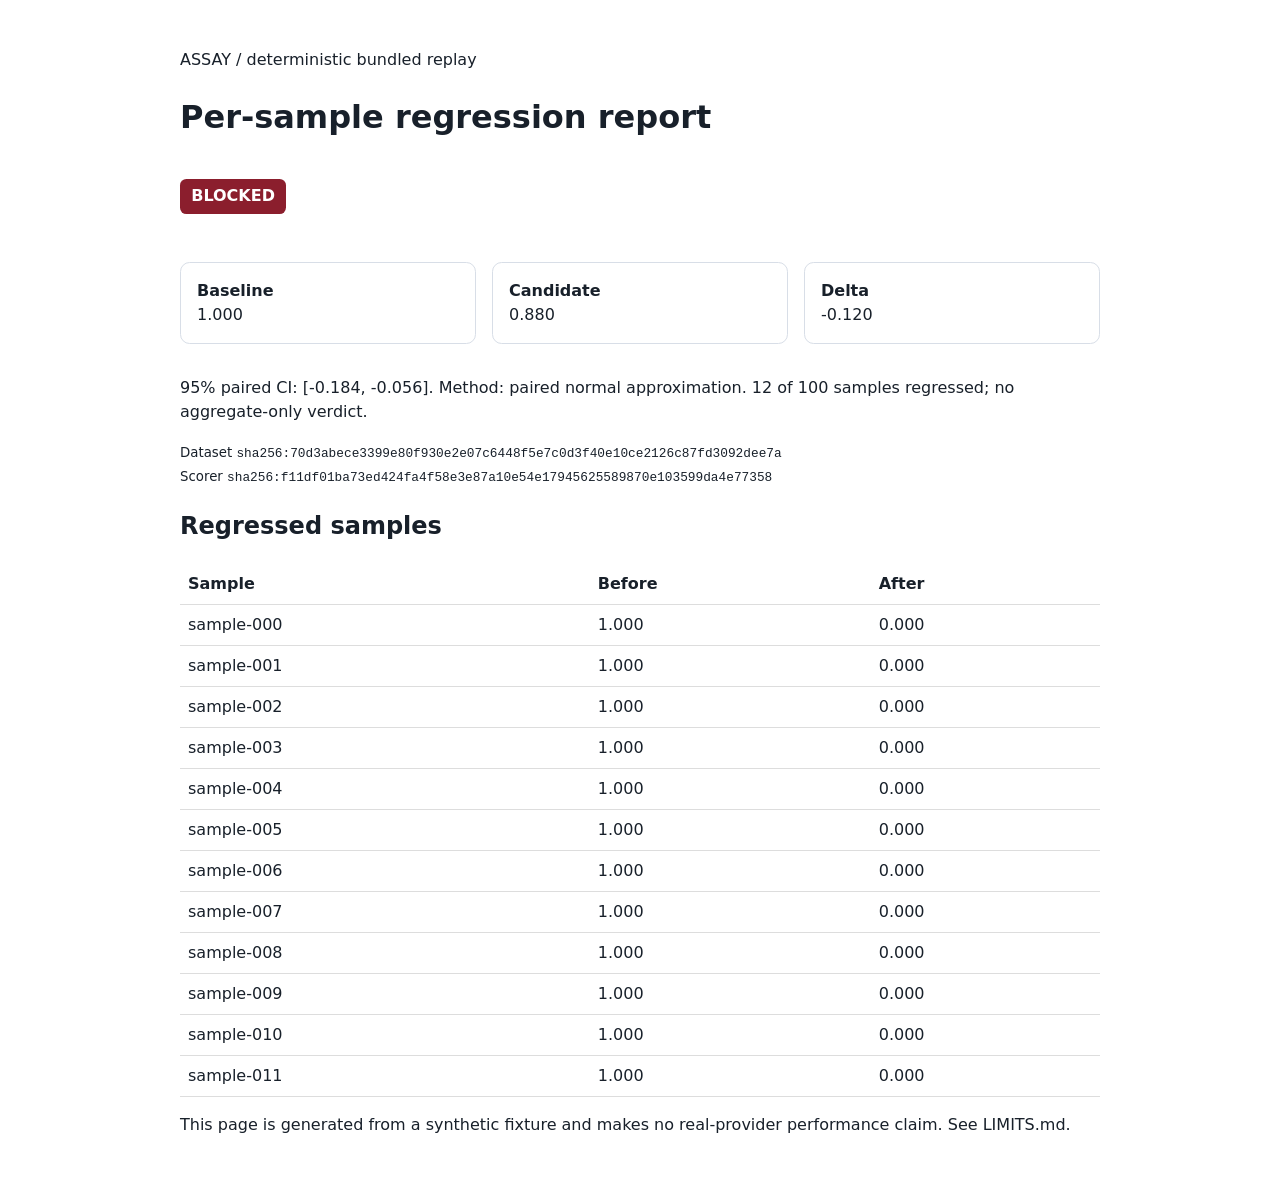
==== docs/index.html @ eee4078f "feat: ship deterministic assay alpha" ====
<!doctype html>
<html lang="en">
<head>
  <meta charset="utf-8">
  <meta http-equiv="refresh" content="0; url=demo/">
  <meta name="viewport" content="width=device-width,initial-scale=1">
  <title>ASSAY demo</title>
</head>
<body>
  <p><a href="demo/">Open the ASSAY comparison report</a>.</p>
</body>
</html>
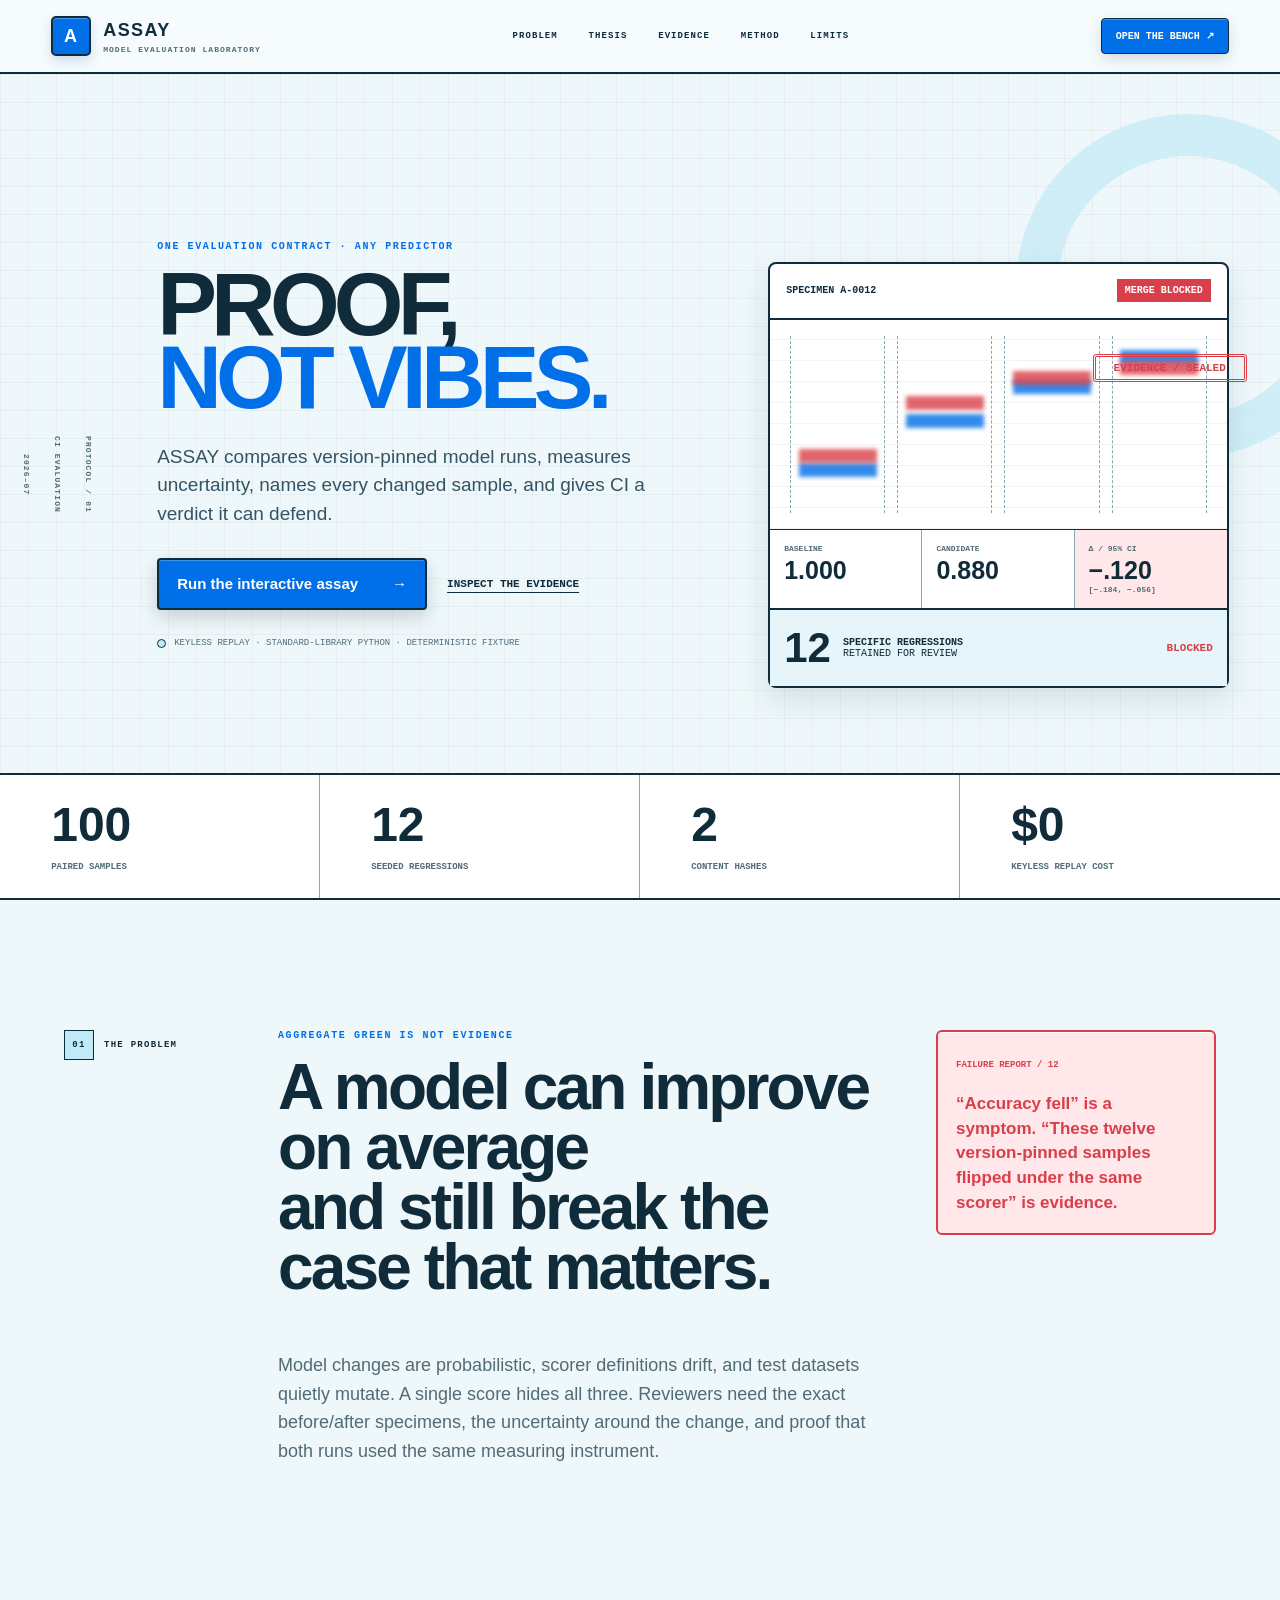
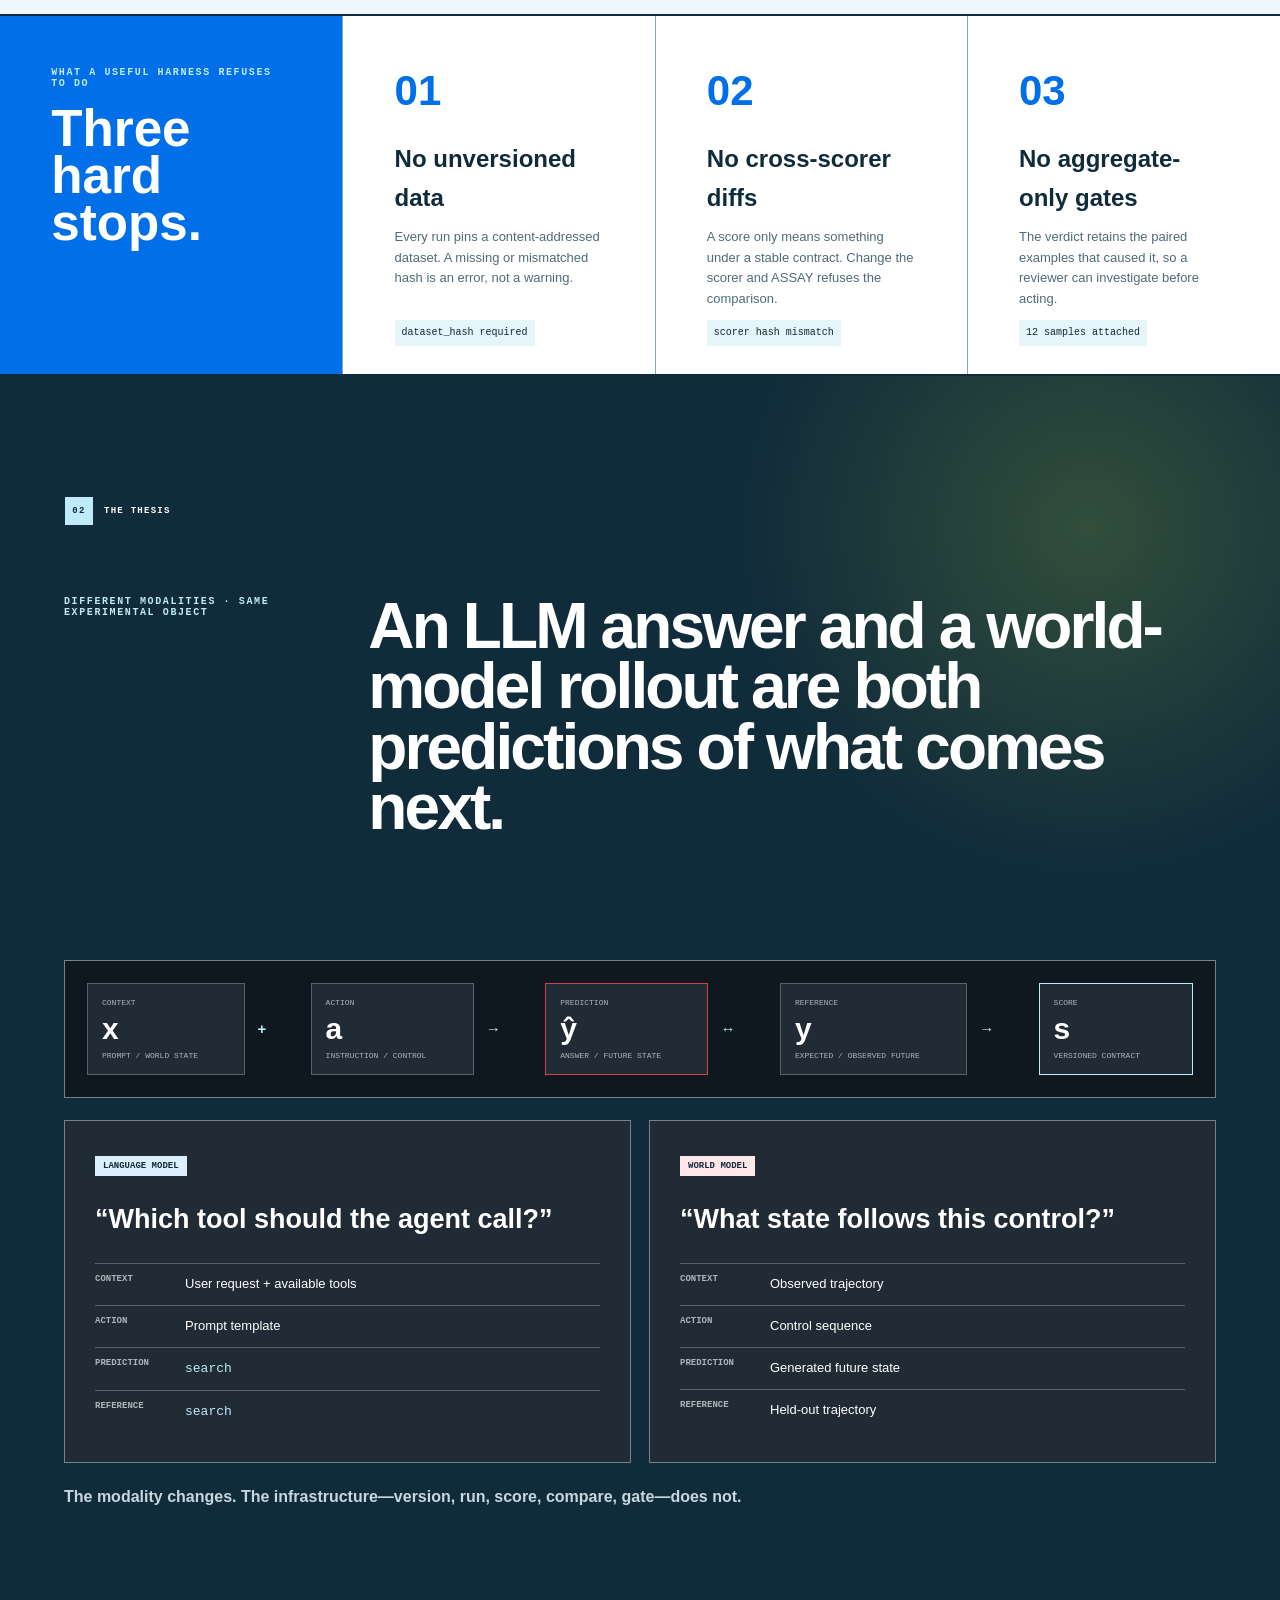
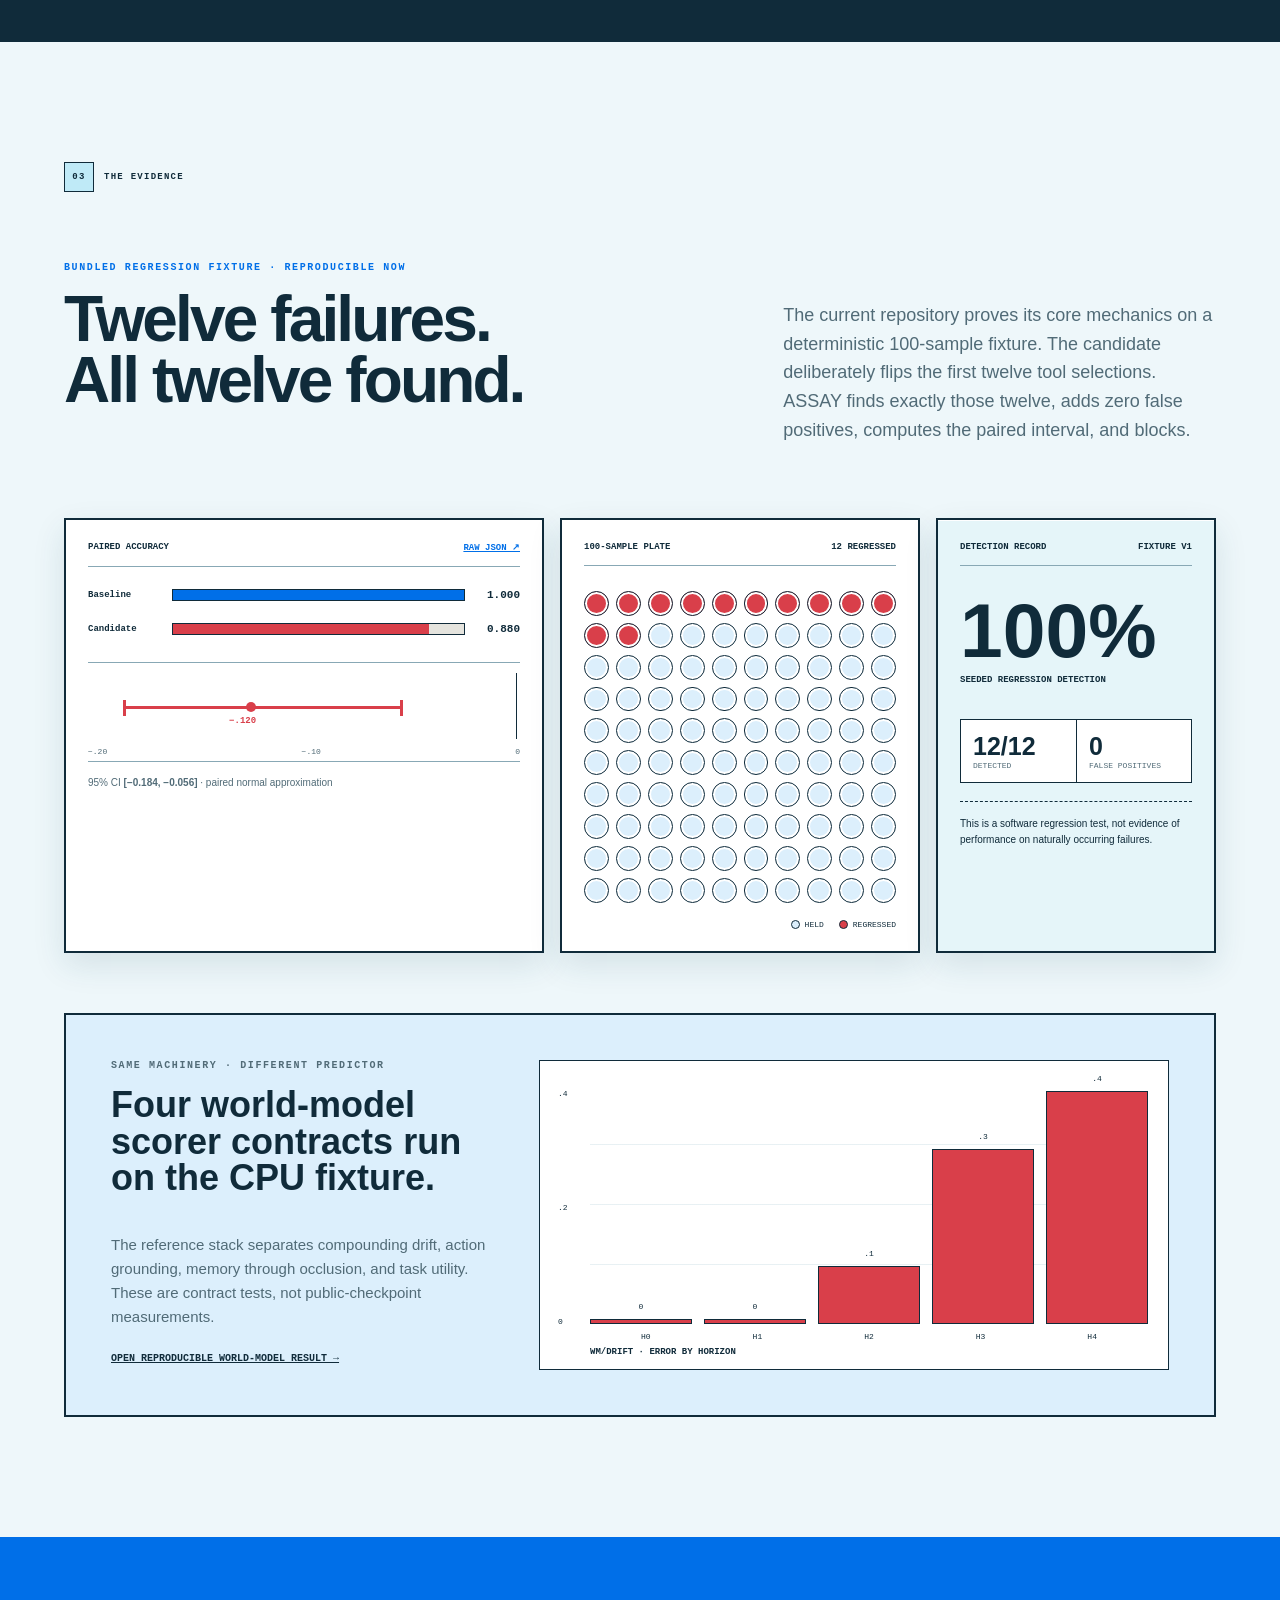
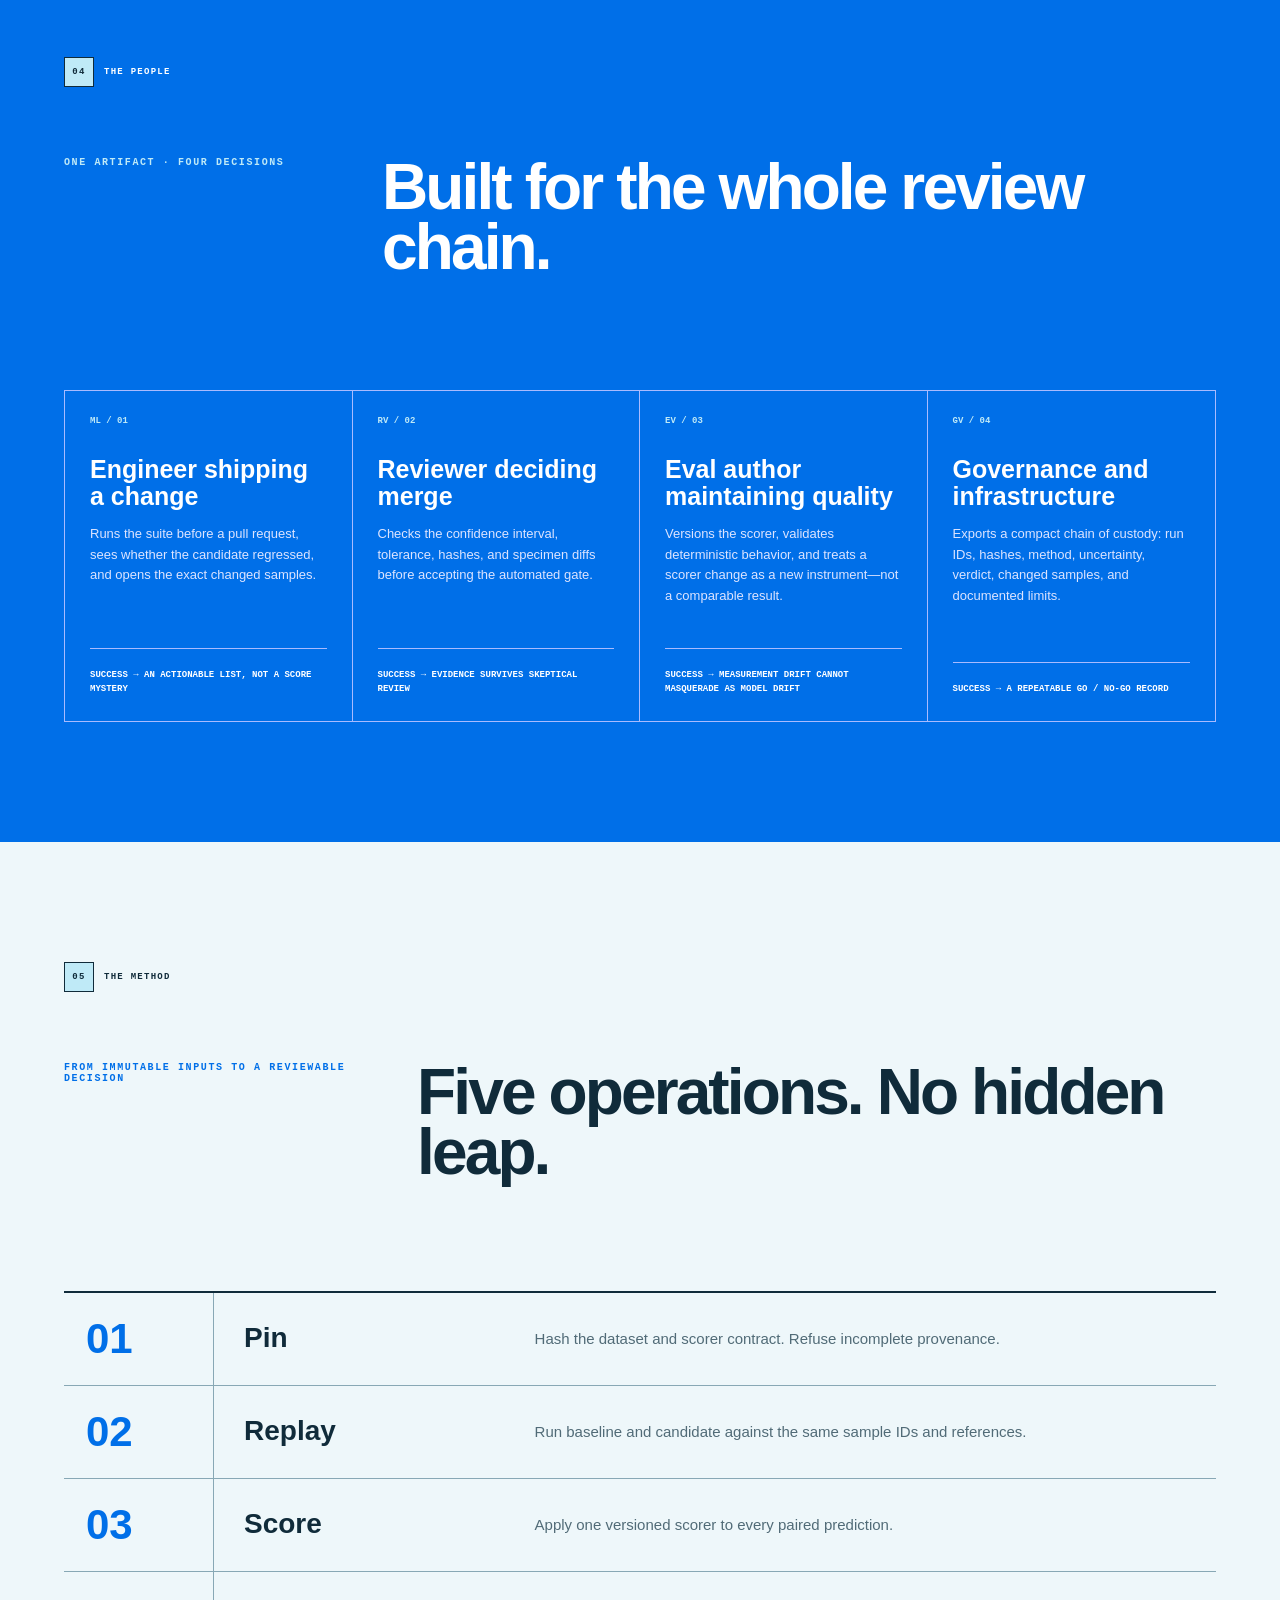
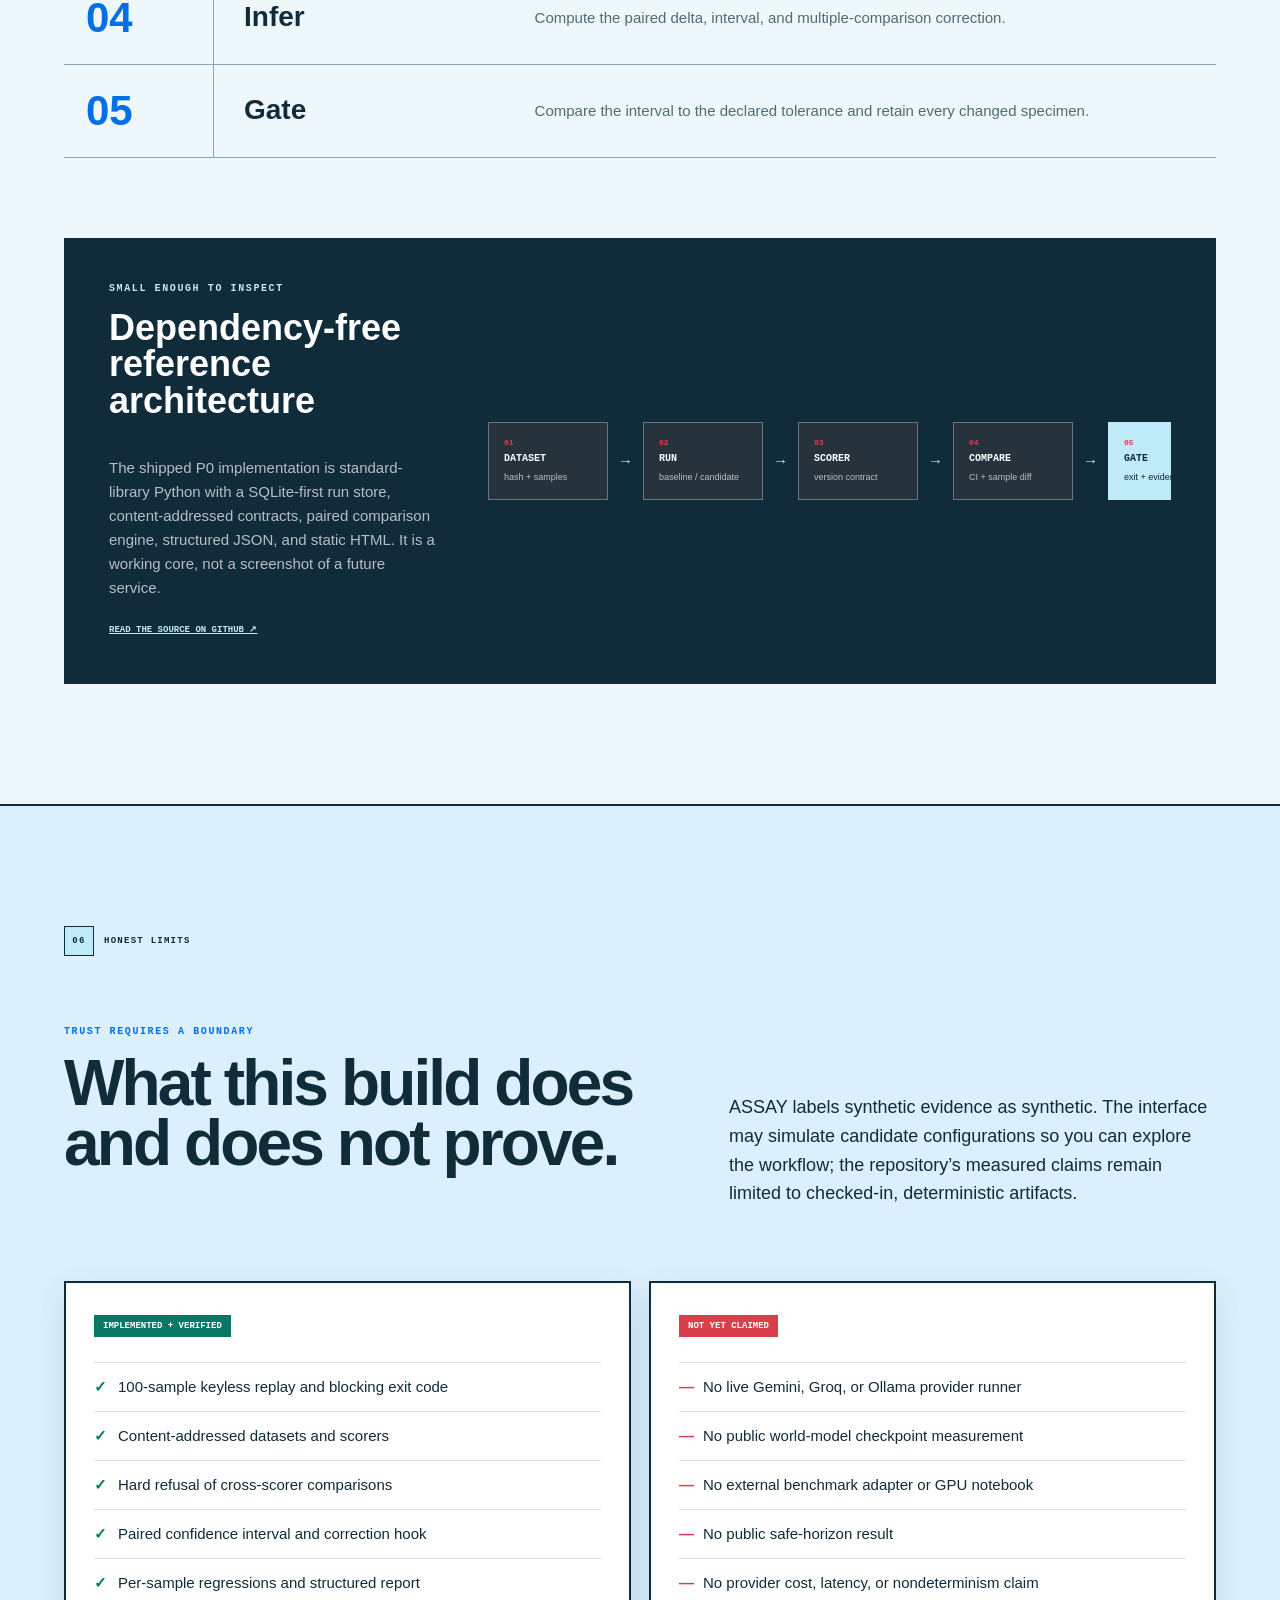
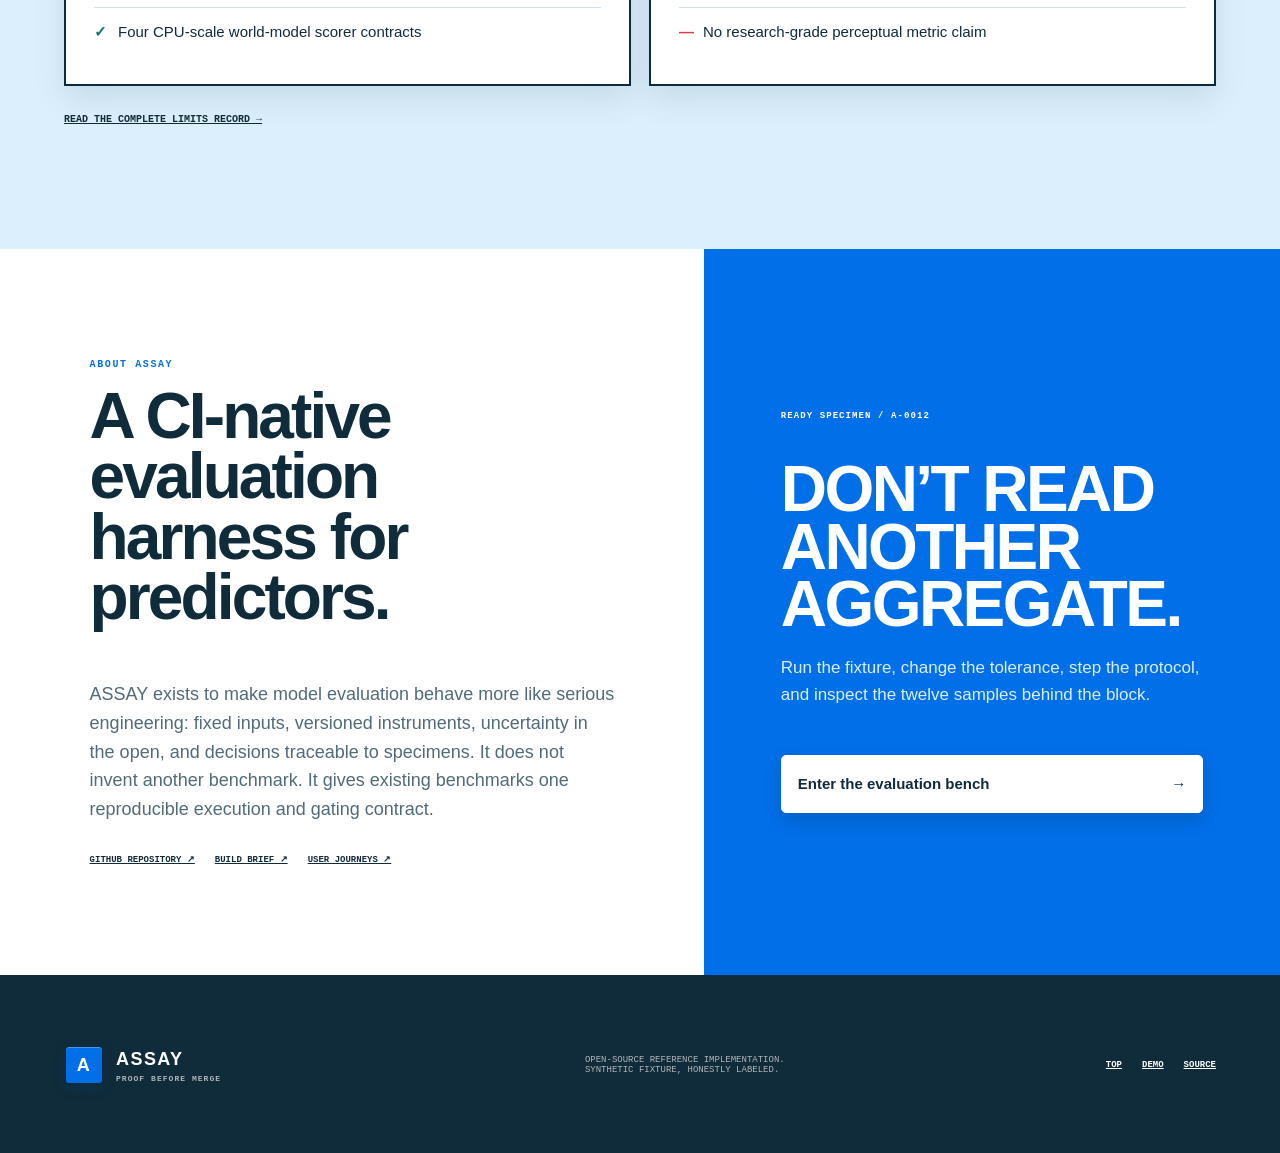
==== commit 9d62fd1e: "site: launch full interactive product experience" ====
--- a/docs/index.html
+++ b/docs/index.html
@@ -2,12 +2,425 @@
 <html lang="en">
 <head>
   <meta charset="utf-8">
-  <meta http-equiv="refresh" content="0; url=demo/">
   <meta name="viewport" content="width=device-width,initial-scale=1">
-  <title>ASSAY demo</title>
+  <meta name="description" content="ASSAY turns model evaluations into versioned, inspectable evidence that can block a merge.">
+  <meta name="theme-color" content="#eef7fa">
+  <title>ASSAY · evidence before merge</title>
+  <link rel="stylesheet" href="assets/site.css">
 </head>
 <body>
-  <p><a href="demo/">Open the ASSAY comparison report</a>.</p>
+  <a class="skip-link" href="#main">Skip to content</a>
+  <header class="site-header">
+    <a class="wordmark" href="#top" aria-label="ASSAY home">
+      <span class="wordmark-mark" aria-hidden="true">A</span>
+      <span>ASSAY<small>model evaluation laboratory</small></span>
+    </a>
+    <nav aria-label="Primary navigation">
+      <a href="#problem">Problem</a>
+      <a href="#thesis">Thesis</a>
+      <a href="#evidence">Evidence</a>
+      <a href="#method">Method</a>
+      <a href="#limits">Limits</a>
+    </nav>
+    <a class="header-cta" href="demo/">Open the bench <span aria-hidden="true">↗</span></a>
+  </header>
+
+  <main id="main">
+    <section class="hero" id="top">
+      <div class="hero-register" aria-hidden="true">
+        <span>PROTOCOL / 01</span>
+        <span>CI EVALUATION</span>
+        <span>2026–07</span>
+      </div>
+      <div class="hero-copy">
+        <p class="kicker">One evaluation contract · any predictor</p>
+        <h1>Proof,<br><em>not vibes.</em></h1>
+        <p class="hero-lede">ASSAY compares version-pinned model runs, measures
+          uncertainty, names every changed sample, and gives CI a verdict it can
+          defend.</p>
+        <div class="hero-actions">
+          <a class="primary-link" href="demo/">Run the interactive assay <span>→</span></a>
+          <a class="secondary-link" href="#evidence">Inspect the evidence</a>
+        </div>
+        <p class="trust-line">
+          <span class="status-dot" aria-hidden="true"></span>
+          Keyless replay · standard-library Python · deterministic fixture
+        </p>
+      </div>
+
+      <div class="hero-instrument" aria-label="Preview of a blocked ASSAY result">
+        <div class="instrument-head">
+          <span>Specimen A-0012</span>
+          <strong>MERGE BLOCKED</strong>
+        </div>
+        <div class="chromatography">
+          <div class="chrom-lane"><i class="band blue b1"></i><i class="band red r1"></i></div>
+          <div class="chrom-lane"><i class="band blue b2"></i><i class="band red r2"></i></div>
+          <div class="chrom-lane"><i class="band blue b3"></i><i class="band red r3"></i></div>
+          <div class="chrom-lane"><i class="band blue b4"></i><i class="band red r4"></i></div>
+        </div>
+        <div class="instrument-readout">
+          <div><span>Baseline</span><strong>1.000</strong></div>
+          <div><span>Candidate</span><strong>0.880</strong></div>
+          <div><span>Δ / 95% CI</span><strong>−.120</strong><small>[−.184, −.056]</small></div>
+        </div>
+        <div class="specimen-strip">
+          <span>12</span>
+          <p><strong>specific regressions</strong> retained for review</p>
+          <b aria-hidden="true">BLOCKED</b>
+        </div>
+      </div>
+
+      <div class="hero-metrics">
+        <div><strong>100</strong><span>paired samples</span></div>
+        <div><strong>12</strong><span>seeded regressions</span></div>
+        <div><strong>2</strong><span>content hashes</span></div>
+        <div><strong>$0</strong><span>keyless replay cost</span></div>
+      </div>
+    </section>
+
+    <section class="manifesto" id="problem">
+      <div class="section-index"><span>01</span><b>The problem</b></div>
+      <div class="manifesto-copy">
+        <p class="kicker">Aggregate green is not evidence</p>
+        <h2>A model can improve on average<br>and still break the case that matters.</h2>
+        <p>Model changes are probabilistic, scorer definitions drift, and
+          test datasets quietly mutate. A single score hides all three. Reviewers
+          need the exact before/after specimens, the uncertainty around the
+          change, and proof that both runs used the same measuring instrument.</p>
+      </div>
+      <aside class="red-note">
+        <span>Failure report / 12</span>
+        <p>“Accuracy fell” is a symptom. “These twelve version-pinned samples
+          flipped under the same scorer” is evidence.</p>
+      </aside>
+    </section>
+
+    <section class="refusals" aria-labelledby="refusals-title">
+      <div class="refusal-lead">
+        <p class="kicker">What a useful harness refuses to do</p>
+        <h2 id="refusals-title">Three hard stops.</h2>
+      </div>
+      <article>
+        <span class="refusal-number">01</span>
+        <h3>No unversioned data</h3>
+        <p>Every run pins a content-addressed dataset. A missing or mismatched
+          hash is an error, not a warning.</p>
+        <code>dataset_hash required</code>
+      </article>
+      <article>
+        <span class="refusal-number">02</span>
+        <h3>No cross-scorer diffs</h3>
+        <p>A score only means something under a stable contract. Change the
+          scorer and ASSAY refuses the comparison.</p>
+        <code>scorer hash mismatch</code>
+      </article>
+      <article>
+        <span class="refusal-number">03</span>
+        <h3>No aggregate-only gates</h3>
+        <p>The verdict retains the paired examples that caused it, so a
+          reviewer can investigate before acting.</p>
+        <code>12 samples attached</code>
+      </article>
+    </section>
+
+    <section class="thesis" id="thesis">
+      <div class="section-index light"><span>02</span><b>The thesis</b></div>
+      <div class="thesis-head">
+        <p class="kicker">Different modalities · same experimental object</p>
+        <h2>An LLM answer and a world-model rollout are both predictions of what comes next.</h2>
+      </div>
+      <div class="equation" aria-label="Unified ASSAY sample abstraction">
+        <div><span>Context</span><strong>x</strong><small>prompt / world state</small></div>
+        <b>+</b>
+        <div><span>Action</span><strong>a</strong><small>instruction / control</small></div>
+        <b>→</b>
+        <div class="prediction"><span>Prediction</span><strong>ŷ</strong><small>answer / future state</small></div>
+        <b>↔</b>
+        <div><span>Reference</span><strong>y</strong><small>expected / observed future</small></div>
+        <b>→</b>
+        <div class="score"><span>Score</span><strong>s</strong><small>versioned contract</small></div>
+      </div>
+      <div class="modality-grid">
+        <article>
+          <div class="modality-tag">Language model</div>
+          <h3>“Which tool should the agent call?”</h3>
+          <dl>
+            <div><dt>Context</dt><dd>User request + available tools</dd></div>
+            <div><dt>Action</dt><dd>Prompt template</dd></div>
+            <div><dt>Prediction</dt><dd><code>search</code></dd></div>
+            <div><dt>Reference</dt><dd><code>search</code></dd></div>
+          </dl>
+        </article>
+        <article>
+          <div class="modality-tag red">World model</div>
+          <h3>“What state follows this control?”</h3>
+          <dl>
+            <div><dt>Context</dt><dd>Observed trajectory</dd></div>
+            <div><dt>Action</dt><dd>Control sequence</dd></div>
+            <div><dt>Prediction</dt><dd>Generated future state</dd></div>
+            <div><dt>Reference</dt><dd>Held-out trajectory</dd></div>
+          </dl>
+        </article>
+      </div>
+      <p class="thesis-note">The modality changes. The infrastructure—version,
+        run, score, compare, gate—does not.</p>
+    </section>
+
+    <section class="evidence" id="evidence">
+      <div class="section-index"><span>03</span><b>The evidence</b></div>
+      <div class="evidence-intro">
+        <div>
+          <p class="kicker">Bundled regression fixture · reproducible now</p>
+          <h2>Twelve failures.<br>All twelve found.</h2>
+        </div>
+        <p>The current repository proves its core mechanics on a deterministic
+          100-sample fixture. The candidate deliberately flips the first twelve
+          tool selections. ASSAY finds exactly those twelve, adds zero false
+          positives, computes the paired interval, and blocks.</p>
+      </div>
+
+      <div class="evidence-board">
+        <article class="score-proof">
+          <div class="proof-heading">
+            <span>Paired accuracy</span>
+            <a href="demo/comparison.json">raw JSON ↗</a>
+          </div>
+          <div class="score-row">
+            <b>Baseline</b><div class="score-track"><i style="width:100%"></i></div><strong>1.000</strong>
+          </div>
+          <div class="score-row candidate">
+            <b>Candidate</b><div class="score-track"><i style="width:88%"></i></div><strong>0.880</strong>
+          </div>
+          <div class="interval-plot" aria-label="Delta negative 0.12 with 95 percent confidence interval negative 0.184 to negative 0.056">
+            <div class="axis"><span>−.20</span><span>−.10</span><span>0</span></div>
+            <div class="zero-line"></div>
+            <div class="interval"><i></i><b>−.120</b></div>
+          </div>
+          <p>95% CI <strong>[−0.184, −0.056]</strong> · paired normal approximation</p>
+        </article>
+
+        <article class="plate-proof">
+          <div class="proof-heading"><span>100-sample plate</span><b>12 regressed</b></div>
+          <div class="mini-plate" aria-label="One hundred samples, first twelve regressed">
+            <i class="bad"></i><i class="bad"></i><i class="bad"></i><i class="bad"></i><i class="bad"></i>
+            <i class="bad"></i><i class="bad"></i><i class="bad"></i><i class="bad"></i><i class="bad"></i>
+            <i class="bad"></i><i class="bad"></i>
+            <i></i><i></i><i></i><i></i><i></i><i></i><i></i><i></i>
+            <i></i><i></i><i></i><i></i><i></i><i></i><i></i><i></i><i></i><i></i>
+            <i></i><i></i><i></i><i></i><i></i><i></i><i></i><i></i><i></i><i></i>
+            <i></i><i></i><i></i><i></i><i></i><i></i><i></i><i></i><i></i><i></i>
+            <i></i><i></i><i></i><i></i><i></i><i></i><i></i><i></i><i></i><i></i>
+            <i></i><i></i><i></i><i></i><i></i><i></i><i></i><i></i><i></i><i></i>
+            <i></i><i></i><i></i><i></i><i></i><i></i><i></i><i></i><i></i><i></i>
+            <i></i><i></i><i></i><i></i><i></i><i></i><i></i><i></i><i></i><i></i>
+            <i></i><i></i><i></i><i></i><i></i><i></i><i></i><i></i><i></i><i></i>
+          </div>
+          <div class="plate-caption"><span><i></i> held</span><span><i class="bad"></i> regressed</span></div>
+        </article>
+
+        <article class="detection-proof">
+          <div class="proof-heading"><span>Detection record</span><b>fixture v1</b></div>
+          <div class="detection-number"><strong>100%</strong><span>seeded regression detection</span></div>
+          <div class="detection-split">
+            <div><strong>12/12</strong><span>detected</span></div>
+            <div><strong>0</strong><span>false positives</span></div>
+          </div>
+          <p class="scope-warning">This is a software regression test, not
+            evidence of performance on naturally occurring failures.</p>
+        </article>
+      </div>
+
+      <div class="world-proof">
+        <div>
+          <p class="kicker">Same machinery · different predictor</p>
+          <h3>Four world-model scorer contracts run on the CPU fixture.</h3>
+          <p>The reference stack separates compounding drift, action grounding,
+            memory through occlusion, and task utility. These are contract tests,
+            not public-checkpoint measurements.</p>
+          <a href="demo/wm-results.json">Open reproducible world-model result →</a>
+        </div>
+        <div class="drift-graph" aria-label="World model drift by horizon: zero, zero, 0.1, 0.3, 0.4">
+          <div class="graph-y"><span>.4</span><span>.2</span><span>0</span></div>
+          <div class="drift-bars">
+            <i style="height:2%"><b>0</b></i>
+            <i style="height:2%"><b>0</b></i>
+            <i style="height:25%"><b>.1</b></i>
+            <i style="height:75%"><b>.3</b></i>
+            <i style="height:100%"><b>.4</b></i>
+          </div>
+          <div class="graph-x"><span>H0</span><span>H1</span><span>H2</span><span>H3</span><span>H4</span></div>
+          <strong class="graph-title">wm/drift · error by horizon</strong>
+        </div>
+      </div>
+    </section>
+
+    <section class="journeys" id="journeys">
+      <div class="section-index light"><span>04</span><b>The people</b></div>
+      <div class="journey-head">
+        <p class="kicker">One artifact · four decisions</p>
+        <h2>Built for the whole review chain.</h2>
+      </div>
+      <div class="journey-list">
+        <article>
+          <span>ML / 01</span>
+          <h3>Engineer shipping a change</h3>
+          <p>Runs the suite before a pull request, sees whether the candidate
+            regressed, and opens the exact changed samples.</p>
+          <b>Success → an actionable list, not a score mystery</b>
+        </article>
+        <article>
+          <span>RV / 02</span>
+          <h3>Reviewer deciding merge</h3>
+          <p>Checks the confidence interval, tolerance, hashes, and specimen
+            diffs before accepting the automated gate.</p>
+          <b>Success → evidence survives skeptical review</b>
+        </article>
+        <article>
+          <span>EV / 03</span>
+          <h3>Eval author maintaining quality</h3>
+          <p>Versions the scorer, validates deterministic behavior, and treats a
+            scorer change as a new instrument—not a comparable result.</p>
+          <b>Success → measurement drift cannot masquerade as model drift</b>
+        </article>
+        <article>
+          <span>GV / 04</span>
+          <h3>Governance and infrastructure</h3>
+          <p>Exports a compact chain of custody: run IDs, hashes, method,
+            uncertainty, verdict, changed samples, and documented limits.</p>
+          <b>Success → a repeatable go / no-go record</b>
+        </article>
+      </div>
+    </section>
+
+    <section class="method" id="method">
+      <div class="section-index"><span>05</span><b>The method</b></div>
+      <div class="method-intro">
+        <p class="kicker">From immutable inputs to a reviewable decision</p>
+        <h2>Five operations. No hidden leap.</h2>
+      </div>
+      <ol class="method-flow">
+        <li>
+          <span>01</span><div><h3>Pin</h3><p>Hash the dataset and scorer contract.
+            Refuse incomplete provenance.</p></div>
+        </li>
+        <li>
+          <span>02</span><div><h3>Replay</h3><p>Run baseline and candidate against
+            the same sample IDs and references.</p></div>
+        </li>
+        <li>
+          <span>03</span><div><h3>Score</h3><p>Apply one versioned scorer to every
+            paired prediction.</p></div>
+        </li>
+        <li>
+          <span>04</span><div><h3>Infer</h3><p>Compute the paired delta, interval,
+            and multiple-comparison correction.</p></div>
+        </li>
+        <li>
+          <span>05</span><div><h3>Gate</h3><p>Compare the interval to the declared
+            tolerance and retain every changed specimen.</p></div>
+        </li>
+      </ol>
+
+      <div class="architecture" id="architecture">
+        <div class="architecture-copy">
+          <p class="kicker">Small enough to inspect</p>
+          <h3>Dependency-free reference architecture</h3>
+          <p>The shipped P0 implementation is standard-library Python with a
+            SQLite-first run store, content-addressed contracts, paired
+            comparison engine, structured JSON, and static HTML. It is a working
+            core, not a screenshot of a future service.</p>
+          <a href="https://github.com/Aneesh-Pothuru/assay">Read the source on GitHub ↗</a>
+        </div>
+        <div class="architecture-map" aria-label="ASSAY system architecture">
+          <div><span>01</span><b>Dataset</b><small>hash + samples</small></div>
+          <i>→</i>
+          <div><span>02</span><b>Run</b><small>baseline / candidate</small></div>
+          <i>→</i>
+          <div><span>03</span><b>Scorer</b><small>version contract</small></div>
+          <i>→</i>
+          <div><span>04</span><b>Compare</b><small>CI + sample diff</small></div>
+          <i>→</i>
+          <div class="gate-node"><span>05</span><b>Gate</b><small>exit + evidence</small></div>
+        </div>
+      </div>
+    </section>
+
+    <section class="limits" id="limits">
+      <div class="section-index"><span>06</span><b>Honest limits</b></div>
+      <div class="limits-head">
+        <div>
+          <p class="kicker">Trust requires a boundary</p>
+          <h2>What this build does<br>and does not prove.</h2>
+        </div>
+        <p>ASSAY labels synthetic evidence as synthetic. The interface may
+          simulate candidate configurations so you can explore the workflow;
+          the repository’s measured claims remain limited to checked-in,
+          deterministic artifacts.</p>
+      </div>
+      <div class="limits-columns">
+        <article>
+          <span class="limit-label yes">Implemented + verified</span>
+          <ul>
+            <li>100-sample keyless replay and blocking exit code</li>
+            <li>Content-addressed datasets and scorers</li>
+            <li>Hard refusal of cross-scorer comparisons</li>
+            <li>Paired confidence interval and correction hook</li>
+            <li>Per-sample regressions and structured report</li>
+            <li>Four CPU-scale world-model scorer contracts</li>
+          </ul>
+        </article>
+        <article>
+          <span class="limit-label no">Not yet claimed</span>
+          <ul>
+            <li>No live Gemini, Groq, or Ollama provider runner</li>
+            <li>No public world-model checkpoint measurement</li>
+            <li>No external benchmark adapter or GPU notebook</li>
+            <li>No public safe-horizon result</li>
+            <li>No provider cost, latency, or nondeterminism claim</li>
+            <li>No research-grade perceptual metric claim</li>
+          </ul>
+        </article>
+      </div>
+      <a class="limits-link" href="https://github.com/Aneesh-Pothuru/assay/blob/main/LIMITS.md">Read the complete limits record →</a>
+    </section>
+
+    <section class="about" id="about">
+      <div class="about-copy">
+        <p class="kicker">About ASSAY</p>
+        <h2>A CI-native evaluation harness for predictors.</h2>
+        <p>ASSAY exists to make model evaluation behave more like serious
+          engineering: fixed inputs, versioned instruments, uncertainty in the
+          open, and decisions traceable to specimens. It does not invent another
+          benchmark. It gives existing benchmarks one reproducible execution and
+          gating contract.</p>
+        <div class="about-links">
+          <a href="https://github.com/Aneesh-Pothuru/assay">GitHub repository ↗</a>
+          <a href="https://github.com/Aneesh-Pothuru/assay/blob/main/docs/BRIEF.md">Build brief ↗</a>
+          <a href="https://github.com/Aneesh-Pothuru/assay/blob/main/docs/USER_JOURNEYS.md">User journeys ↗</a>
+        </div>
+      </div>
+      <div class="cta-dossier">
+        <span>Ready specimen / A-0012</span>
+        <h3>Don’t read another aggregate.</h3>
+        <p>Run the fixture, change the tolerance, step the protocol, and inspect
+          the twelve samples behind the block.</p>
+        <a href="demo/">Enter the evaluation bench <b>→</b></a>
+      </div>
+    </section>
+  </main>
+
+  <footer class="site-footer">
+    <div class="wordmark inverse">
+      <span class="wordmark-mark" aria-hidden="true">A</span>
+      <span>ASSAY<small>proof before merge</small></span>
+    </div>
+    <p>Open-source reference implementation.<br>Synthetic fixture, honestly labeled.</p>
+    <nav aria-label="Footer navigation">
+      <a href="#top">Top</a>
+      <a href="demo/">Demo</a>
+      <a href="https://github.com/Aneesh-Pothuru/assay">Source</a>
+    </nav>
+  </footer>
 </body>
 </html>
-
--- a/docs/assets/site.css
+++ b/docs/assets/site.css
@@ -0,0 +1,514 @@
+:root {
+  --paper: #eef7fa;
+  --paper-2: #ffffff;
+  --ink: #102b3a;
+  --muted: #516b77;
+  --line: #88a8b5;
+  --hair: #d1e2e8;
+  --blue: #006fe8;
+  --blue-dark: #0058b8;
+  --blue-soft: #dceffc;
+  --red: #d93f4a;
+  --red-soft: #ffe7ea;
+  --lime: #bfeaf7;
+  --yellow: #e5f5f9;
+  --green: #087866;
+  --shadow: inset 0 1px 0 rgba(255,255,255,.95), 0 12px 30px rgba(26,74,94,.12);
+}
+
+* { box-sizing: border-box; }
+html { scroll-behavior: smooth; }
+body {
+  margin: 0;
+  color: var(--ink);
+  background: var(--paper);
+  font: 15px/1.6 "Helvetica Neue", Arial, sans-serif;
+}
+a { color: inherit; }
+.skip-link {
+  position: fixed;
+  top: -100px;
+  left: 20px;
+  z-index: 100;
+  padding: 10px 14px;
+  color: white;
+  background: var(--blue);
+}
+.skip-link:focus { top: 18px; }
+:focus-visible { outline: 3px solid var(--blue); outline-offset: 3px; }
+.site-header {
+  height: 74px;
+  padding: 0 clamp(18px, 4vw, 64px);
+  display: grid;
+  grid-template-columns: auto 1fr auto;
+  gap: 38px;
+  align-items: center;
+  position: sticky;
+  top: 0;
+  z-index: 30;
+  border-bottom: 2px solid var(--ink);
+  background: rgba(246, 252, 254, .96);
+  backdrop-filter: blur(12px);
+}
+.wordmark {
+  display: inline-flex;
+  align-items: center;
+  gap: 12px;
+  font-size: 18px;
+  font-weight: 900;
+  letter-spacing: .08em;
+  text-decoration: none;
+}
+.wordmark-mark {
+  width: 40px;
+  height: 40px;
+  display: grid;
+  place-items: center;
+  border: 2px solid var(--ink);
+  border-radius: 5px;
+  color: white;
+  background: var(--blue);
+  box-shadow: inset 0 1px 0 rgba(255,255,255,.28), 0 5px 12px rgba(0,77,146,.18);
+}
+.wordmark small {
+  display: block;
+  color: var(--muted);
+  font: 700 8px/1.3 "Courier New", monospace;
+  text-transform: uppercase;
+  letter-spacing: .13em;
+}
+.site-header nav { display: flex; justify-content: center; gap: clamp(14px, 2.4vw, 36px); }
+.site-header nav a {
+  font: 800 9px "Courier New", monospace;
+  text-transform: uppercase;
+  letter-spacing: .12em;
+  text-decoration: none;
+}
+.site-header nav a:hover { color: var(--blue); }
+.header-cta {
+  padding: 11px 14px;
+  border: 1.5px solid var(--ink);
+  border-radius: 4px;
+  color: white;
+  background: var(--blue);
+  box-shadow: inset 0 1px 0 rgba(255,255,255,.25), 0 5px 14px rgba(16,43,58,.16);
+  font: 800 10px "Courier New", monospace;
+  text-decoration: none;
+  text-transform: uppercase;
+}
+.header-cta:hover { background: var(--blue-dark); }
+
+main { overflow: hidden; }
+.hero {
+  min-height: calc(100vh - 74px);
+  display: grid;
+  grid-template-columns: 42px minmax(0, .95fr) minmax(430px, .8fr);
+  grid-template-rows: 1fr auto;
+  column-gap: clamp(24px, 5vw, 84px);
+  padding: clamp(50px, 8vw, 110px) clamp(18px, 4vw, 64px) 0;
+  position: relative;
+  background:
+    linear-gradient(rgba(24,33,43,.04) 1px, transparent 1px),
+    linear-gradient(90deg, rgba(24,33,43,.04) 1px, transparent 1px),
+    var(--paper);
+  background-size: 28px 28px;
+}
+.hero:before {
+  content: "";
+  width: 260px;
+  height: 260px;
+  position: absolute;
+  right: -80px;
+  top: 40px;
+  border: 42px solid var(--lime);
+  border-radius: 50%;
+  opacity: .65;
+}
+.hero-register {
+  grid-row: 1;
+  display: flex;
+  flex-direction: column;
+  align-items: center;
+  gap: 22px;
+  color: var(--muted);
+  font: 800 8px "Courier New", monospace;
+  writing-mode: vertical-rl;
+  letter-spacing: .14em;
+  text-transform: uppercase;
+}
+.hero-copy { align-self: center; position: relative; z-index: 2; padding-bottom: 60px; }
+.kicker {
+  margin: 0 0 16px;
+  color: var(--blue);
+  font: 900 10px "Courier New", monospace;
+  text-transform: uppercase;
+  letter-spacing: .16em;
+}
+h1, h2, h3, p { margin-top: 0; }
+h1, h2, h3 {
+  font-family: "Arial Narrow", "Helvetica Neue Condensed", "Helvetica Neue", Arial, sans-serif;
+}
+h1 {
+  margin-bottom: 28px;
+  font-size: clamp(56px, 7vw, 96px);
+  line-height: .82;
+  letter-spacing: -.065em;
+  font-weight: 900;
+  text-transform: uppercase;
+}
+h1 em { color: var(--blue); font-style: normal; font-weight: 900; }
+.hero-lede { max-width: 690px; color: #345463; font: 19px/1.5 "Helvetica Neue", Arial, sans-serif; }
+.hero-actions { display: flex; flex-wrap: wrap; align-items: center; gap: 20px; margin-top: 30px; }
+.primary-link {
+  min-height: 52px;
+  padding: 0 18px;
+  display: inline-flex;
+  align-items: center;
+  gap: 34px;
+  border: 2px solid var(--ink);
+  border-radius: 4px;
+  color: white;
+  background: var(--blue);
+  box-shadow: inset 0 1px 0 rgba(255,255,255,.25), 0 7px 18px rgba(16,43,58,.18);
+  font-weight: 800;
+  text-decoration: none;
+}
+.primary-link:hover { background: var(--blue-dark); }
+.secondary-link { font: 800 11px "Courier New", monospace; text-transform: uppercase; text-underline-offset: 5px; }
+.trust-line { display: flex; align-items: center; gap: 8px; margin: 28px 0 0; color: var(--muted); font: 9px "Courier New", monospace; text-transform: uppercase; }
+.status-dot { width: 9px; height: 9px; border: 1px solid var(--ink); border-radius: 50%; background: var(--lime); }
+
+.hero-instrument {
+  max-width: 600px;
+  align-self: center;
+  position: relative;
+  z-index: 2;
+  border: 2px solid var(--ink);
+  border-radius: 8px;
+  background: var(--paper-2);
+  box-shadow: var(--shadow);
+}
+.hero-instrument:after {
+  content: "EVIDENCE / SEALED";
+  position: absolute;
+  right: -20px;
+  top: 90px;
+  padding: 5px 18px;
+  border: 3px double var(--red);
+  color: var(--red);
+  border-radius: 3px;
+  font: 900 11px "Courier New", monospace;
+}
+.instrument-head {
+  min-height: 56px;
+  padding: 12px 16px;
+  display: flex;
+  justify-content: space-between;
+  align-items: center;
+  border-bottom: 2px solid var(--ink);
+  font: 900 10px "Courier New", monospace;
+  text-transform: uppercase;
+}
+.instrument-head strong { padding: 6px 8px; color: white; background: var(--red); }
+.chromatography {
+  height: 210px;
+  padding: 16px 20px;
+  display: grid;
+  grid-template-columns: repeat(4, 1fr);
+  gap: 12px;
+  border-bottom: 1.5px solid var(--ink);
+  background:
+    repeating-linear-gradient(0deg, rgba(24,33,43,.05) 0 1px, transparent 1px 21px),
+    white;
+}
+.chrom-lane { position: relative; overflow: hidden; border-left: 1px dashed var(--line); border-right: 1px dashed var(--line); }
+.band { position: absolute; left: 8%; right: 8%; height: 14px; filter: blur(2px); opacity: .8; }
+.band.blue { background: var(--blue); }
+.band.red { background: var(--red); }
+.b1 { bottom: 20%; } .r1 { bottom: 28%; }
+.b2 { bottom: 48%; } .r2 { bottom: 58%; }
+.b3 { bottom: 67%; } .r3 { bottom: 72%; }
+.b4 { bottom: 84%; } .r4 { bottom: 78%; }
+.instrument-readout { display: grid; grid-template-columns: repeat(3, 1fr); }
+.instrument-readout div { padding: 14px; border-right: 1px solid var(--line); }
+.instrument-readout div:last-child { border-right: 0; background: var(--red-soft); }
+.instrument-readout span, .instrument-readout small { display: block; color: var(--muted); font: 800 8px "Courier New", monospace; text-transform: uppercase; }
+.instrument-readout strong { display: block; margin-top: 3px; font: 800 25px "Arial Narrow", "Helvetica Neue Condensed", Arial, sans-serif; }
+.specimen-strip { padding: 14px; display: flex; align-items: center; gap: 12px; border-top: 2px solid var(--ink); background: var(--yellow); }
+.specimen-strip > span { font: 900 42px "Arial Narrow", "Helvetica Neue Condensed", Arial, sans-serif; }
+.specimen-strip p { flex: 1; margin: 0; font: 10px "Courier New", monospace; text-transform: uppercase; }
+.specimen-strip p strong { display: block; }
+.specimen-strip b { color: var(--red); font: 900 11px "Courier New", monospace; }
+.hero-metrics {
+  grid-column: 1 / -1;
+  display: grid;
+  grid-template-columns: repeat(4, 1fr);
+  margin: 0 calc(clamp(18px, 4vw, 64px) * -1);
+  border-top: 2px solid var(--ink);
+  border-bottom: 2px solid var(--ink);
+  background: var(--paper-2);
+}
+.hero-metrics div { padding: 22px clamp(20px, 4vw, 62px); border-right: 1px solid var(--line); }
+.hero-metrics div:last-child { border-right: 0; }
+.hero-metrics strong { display: block; font: 900 clamp(28px, 4vw, 48px) "Arial Narrow", "Helvetica Neue Condensed", Arial, sans-serif; }
+.hero-metrics span { color: var(--muted); font: 800 9px "Courier New", monospace; text-transform: uppercase; }
+
+.section-index {
+  display: flex;
+  align-items: center;
+  gap: 10px;
+  font: 900 9px "Courier New", monospace;
+  text-transform: uppercase;
+  letter-spacing: .14em;
+}
+.section-index span { width: 30px; height: 30px; display: grid; place-items: center; border: 1.5px solid var(--ink); background: var(--lime); }
+.section-index.light span { color: var(--ink); background: var(--lime); }
+.manifesto {
+  max-width: 1460px;
+  margin: 0 auto;
+  padding: 130px clamp(18px, 5vw, 80px);
+  display: grid;
+  grid-template-columns: 150px minmax(0, 1fr) 280px;
+  gap: clamp(30px, 5vw, 80px);
+  align-items: start;
+}
+.manifesto-copy h2, .thesis-head h2, .evidence-intro h2, .journey-head h2,
+.method-intro h2, .limits-head h2, .about h2 {
+  font-size: clamp(40px, 5vw, 72px);
+  line-height: .94;
+  letter-spacing: -.045em;
+  font-weight: 850;
+}
+.manifesto-copy > p:last-child { max-width: 830px; color: var(--muted); font-size: 18px; }
+.red-note { padding: 18px; border: 2px solid var(--red); border-radius: 6px; color: var(--red); background: var(--red-soft); box-shadow: inset 0 1px 0 white; }
+.red-note span { font: 900 9px "Courier New", monospace; text-transform: uppercase; }
+.red-note p { margin: 18px 0 0; font: 700 17px/1.45 "Helvetica Neue", Arial, sans-serif; }
+
+.refusals {
+  display: grid;
+  grid-template-columns: 1.1fr repeat(3, 1fr);
+  border-top: 2px solid var(--ink);
+  border-bottom: 2px solid var(--ink);
+  background: var(--paper-2);
+}
+.refusals > * { min-height: 310px; padding: clamp(25px, 4vw, 58px); border-right: 1px solid var(--line); }
+.refusals > *:last-child { border-right: 0; }
+.refusal-lead { color: white; background: var(--blue); }
+.refusal-lead .kicker { color: var(--lime); }
+.refusal-lead h2 { font-size: clamp(40px, 4vw, 62px); line-height: .92; font-weight: 850; }
+.refusals article { position: relative; }
+.refusal-number { color: var(--blue); font: 900 42px "Arial Narrow", "Helvetica Neue Condensed", Arial, sans-serif; }
+.refusals h3 { margin: 25px 0 10px; font-size: 24px; font-weight: 850; }
+.refusals article p { color: var(--muted); font-size: 13px; }
+.refusals code { position: absolute; left: clamp(25px, 4vw, 58px); bottom: 28px; padding: 5px 7px; background: var(--yellow); font-size: 10px; }
+
+.thesis {
+  padding: 120px clamp(18px, 5vw, 80px);
+  color: white;
+  background:
+    radial-gradient(circle at 85% 12%, rgba(215,255,66,.17), transparent 22rem),
+    var(--ink);
+}
+.thesis > * { max-width: 1400px; margin-left: auto; margin-right: auto; }
+.thesis .section-index { margin-bottom: 70px; }
+.thesis-head { display: grid; grid-template-columns: .6fr 2fr; gap: 50px; align-items: start; }
+.thesis-head .kicker { color: var(--lime); }
+.equation { display: grid; grid-template-columns: repeat(9, auto); gap: 12px; align-items: center; margin-top: 70px; padding: 22px; border: 1px solid #77808a; background: #0f171f; overflow-x: auto; }
+.equation > div { min-width: 122px; padding: 14px; border: 1px solid #59626a; background: #202b35; }
+.equation > div.prediction { border-color: var(--red); }
+.equation > div.score { border-color: var(--lime); }
+.equation span, .equation small { display: block; color: #adb5bc; font: 8px "Courier New", monospace; text-transform: uppercase; }
+.equation strong { display: block; margin: 5px 0; font: 850 30px "Arial Narrow", "Helvetica Neue Condensed", Arial, sans-serif; }
+.equation > b { color: var(--lime); }
+.modality-grid { display: grid; grid-template-columns: 1fr 1fr; gap: 18px; margin-top: 22px; }
+.modality-grid article { padding: 30px; border: 1px solid #77808a; background: #202b35; }
+.modality-tag { display: inline-block; padding: 5px 8px; color: var(--ink); background: var(--blue-soft); font: 900 9px "Courier New", monospace; text-transform: uppercase; }
+.modality-tag.red { background: var(--red-soft); }
+.modality-grid h3 { margin: 22px 0; font-size: 27px; font-weight: 850; }
+.modality-grid dl { margin: 0; }
+.modality-grid dl div { display: grid; grid-template-columns: 90px 1fr; padding: 10px 0; border-top: 1px solid #56606a; }
+.modality-grid dt { color: #aeb5bb; font: 800 9px "Courier New", monospace; text-transform: uppercase; }
+.modality-grid dd { margin: 0; font-size: 13px; }
+.modality-grid code { color: var(--lime); }
+.thesis-note { padding-top: 25px; color: #c7d7de; font: 600 16px "Helvetica Neue", Arial, sans-serif; }
+
+.evidence { max-width: 1500px; margin: auto; padding: 120px clamp(18px, 5vw, 80px); }
+.evidence .section-index { margin-bottom: 70px; }
+.evidence-intro { display: grid; grid-template-columns: 1.2fr .8fr; gap: 70px; align-items: end; }
+.evidence-intro > p { color: var(--muted); font-size: 18px; }
+.evidence-board { display: grid; grid-template-columns: 1.2fr .9fr .7fr; gap: 16px; margin-top: 55px; }
+.evidence-board article { min-width: 0; padding: 22px; border: 2px solid var(--ink); background: var(--paper-2); box-shadow: var(--shadow); }
+.proof-heading { display: flex; justify-content: space-between; gap: 15px; padding-bottom: 13px; border-bottom: 1px solid var(--line); font: 900 9px "Courier New", monospace; text-transform: uppercase; }
+.proof-heading a { color: var(--blue); }
+.score-row { display: grid; grid-template-columns: 74px minmax(0, 1fr) 45px; gap: 10px; align-items: center; margin-top: 22px; }
+.score-row b { font: 800 9px "Courier New", monospace; }
+.score-row strong { text-align: right; font: 800 11px "Courier New", monospace; }
+.score-track { height: 12px; border: 1.5px solid var(--ink); background: #e5e4de; }
+.score-track i { display: block; height: 100%; background: var(--blue); }
+.score-row.candidate .score-track i { background: var(--red); }
+.interval-plot { height: 100px; margin-top: 27px; position: relative; border-top: 1px solid var(--line); border-bottom: 1px solid var(--line); }
+.axis { display: flex; justify-content: space-between; position: absolute; inset: auto 0 5px; color: var(--muted); font: 8px "Courier New", monospace; }
+.zero-line { width: 1px; position: absolute; right: 3px; top: 10px; bottom: 22px; background: var(--ink); }
+.interval { height: 3px; position: absolute; left: 8%; right: 27%; top: 43px; background: var(--red); }
+.interval:before, .interval:after { content: ""; width: 3px; height: 16px; position: absolute; top: -6px; background: var(--red); }
+.interval:after { right: 0; }
+.interval i { width: 10px; height: 10px; position: absolute; left: 44%; top: -4px; border-radius: 50%; background: var(--red); }
+.interval b { position: absolute; left: calc(44% - 17px); top: 10px; color: var(--red); font: 800 9px "Courier New", monospace; }
+.score-proof > p { margin: 13px 0 0; color: var(--muted); font-size: 10px; }
+.mini-plate { display: grid; grid-template-columns: repeat(10, 1fr); gap: 7px; margin-top: 25px; }
+.mini-plate i { aspect-ratio: 1; border: 1px solid var(--ink); border-radius: 50%; background: var(--blue-soft); box-shadow: inset 0 0 0 2px white; }
+.mini-plate i.bad, .plate-caption i.bad { background: var(--red); }
+.plate-caption { display: flex; justify-content: flex-end; gap: 15px; margin-top: 17px; font: 8px "Courier New", monospace; text-transform: uppercase; }
+.plate-caption span { display: flex; align-items: center; gap: 5px; }
+.plate-caption i { width: 9px; height: 9px; border: 1px solid var(--ink); border-radius: 50%; background: var(--blue-soft); }
+.detection-proof { background: var(--yellow) !important; }
+.detection-number { margin: 30px 0; }
+.detection-number strong { display: block; font: 900 clamp(50px, 6vw, 78px) "Arial Narrow", "Helvetica Neue Condensed", Arial, sans-serif; line-height: .9; }
+.detection-number span { font: 900 9px "Courier New", monospace; text-transform: uppercase; }
+.detection-split { display: grid; grid-template-columns: 1fr 1fr; border: 1.5px solid var(--ink); background: var(--paper-2); }
+.detection-split div { padding: 12px; }
+.detection-split div + div { border-left: 1px solid var(--ink); }
+.detection-split strong, .detection-split span { display: block; }
+.detection-split strong { font: 900 25px "Arial Narrow", "Helvetica Neue Condensed", Arial, sans-serif; }
+.detection-split span { color: var(--muted); font: 8px "Courier New", monospace; text-transform: uppercase; }
+.scope-warning { margin: 18px 0 0; padding-top: 14px; border-top: 1px dashed var(--ink); font-size: 10px; }
+.world-proof { display: grid; grid-template-columns: .75fr 1.25fr; gap: 50px; margin-top: 60px; padding: 45px; border: 2px solid var(--ink); background: var(--blue-soft); }
+.world-proof h3 { font-size: 36px; line-height: 1.02; font-weight: 850; }
+.world-proof p { color: var(--muted); }
+.world-proof a { font: 800 10px "Courier New", monospace; text-transform: uppercase; }
+.drift-graph { min-height: 310px; position: relative; padding: 30px 20px 45px 50px; border: 1.5px solid var(--ink); background: var(--paper-2); }
+.drift-graph:before { content: ""; position: absolute; inset: 30px 20px 45px 50px; background: repeating-linear-gradient(0deg, transparent 0 59px, var(--hair) 60px); }
+.graph-y { position: absolute; left: 18px; top: 28px; bottom: 43px; display: flex; flex-direction: column; justify-content: space-between; font: 8px "Courier New", monospace; }
+.drift-bars { height: 100%; display: grid; grid-template-columns: repeat(5, 1fr); gap: 12px; align-items: end; position: relative; z-index: 2; }
+.drift-bars i { min-height: 3px; position: relative; background: var(--red); border: 1px solid var(--ink); }
+.drift-bars b { position: absolute; left: 50%; top: -18px; transform: translateX(-50%); font: 8px "Courier New", monospace; }
+.graph-x { display: flex; justify-content: space-around; margin-top: 8px; font: 8px "Courier New", monospace; }
+.graph-title { position: absolute; left: 50px; bottom: 12px; font: 900 9px "Courier New", monospace; text-transform: uppercase; }
+
+.journeys { padding: 120px clamp(18px, 5vw, 80px); color: white; background: var(--blue); }
+.journeys > * { max-width: 1400px; margin-left: auto; margin-right: auto; }
+.journeys .section-index { margin-bottom: 70px; }
+.journeys .kicker { color: var(--lime); }
+.journey-head { display: grid; grid-template-columns: .5fr 1.5fr; gap: 40px; }
+.journey-list { display: grid; grid-template-columns: repeat(4, 1fr); margin-top: 60px; border: 1px solid #a9bbff; }
+.journey-list article { min-height: 330px; padding: 25px; display: flex; flex-direction: column; border-right: 1px solid #a9bbff; }
+.journey-list article:last-child { border-right: 0; }
+.journey-list article > span { color: var(--lime); font: 900 9px "Courier New", monospace; }
+.journey-list h3 { margin: 30px 0 15px; font-size: 25px; line-height: 1.05; font-weight: 850; }
+.journey-list p { color: #dce4ff; font-size: 13px; }
+.journey-list b { margin-top: auto; padding-top: 20px; border-top: 1px solid #a9bbff; font: 800 9px/1.5 "Courier New", monospace; text-transform: uppercase; }
+
+.method { max-width: 1500px; margin: auto; padding: 120px clamp(18px, 5vw, 80px); }
+.method .section-index { margin-bottom: 70px; }
+.method-intro { display: grid; grid-template-columns: .55fr 1.45fr; gap: 50px; }
+.method-flow { margin: 55px 0 0; padding: 0; list-style: none; border-top: 2px solid var(--ink); }
+.method-flow li { display: grid; grid-template-columns: 150px minmax(0, 1fr); border-bottom: 1px solid var(--line); }
+.method-flow li > span { padding: 22px; color: var(--blue); font: 900 42px "Arial Narrow", "Helvetica Neue Condensed", Arial, sans-serif; border-right: 1px solid var(--line); }
+.method-flow li div { padding: 22px 30px; display: grid; grid-template-columns: .4fr 1fr; align-items: center; gap: 30px; }
+.method-flow h3 { margin: 0; font-size: 28px; font-weight: 850; }
+.method-flow p { margin: 0; color: var(--muted); }
+.architecture { display: grid; grid-template-columns: .65fr 1.35fr; gap: 50px; margin-top: 80px; padding: 45px; color: white; background: var(--ink); }
+.architecture .kicker { color: var(--lime); }
+.architecture h3 { font-size: 36px; line-height: 1.02; font-weight: 850; }
+.architecture-copy p { color: #b7bec4; }
+.architecture-copy a { color: var(--lime); font: 800 9px "Courier New", monospace; text-transform: uppercase; }
+.architecture-map { display: grid; grid-template-columns: repeat(9, auto); align-items: center; gap: 10px; overflow-x: auto; }
+.architecture-map div { min-width: 120px; padding: 15px; border: 1px solid #6a747d; background: #26323c; }
+.architecture-map div.gate-node { color: var(--ink); border-color: var(--lime); background: var(--lime); }
+.architecture-map span, .architecture-map b, .architecture-map small { display: block; }
+.architecture-map span { color: var(--red); font: 900 8px "Courier New", monospace; }
+.architecture-map b { margin: 6px 0; font: 900 10px "Courier New", monospace; text-transform: uppercase; }
+.architecture-map small { color: #b8bfc4; font-size: 9px; }
+.architecture-map .gate-node small { color: var(--ink); }
+.architecture-map > i { color: var(--lime); font-style: normal; }
+
+.limits { padding: 120px clamp(18px, 5vw, 80px); border-top: 2px solid var(--ink); background: var(--blue-soft); }
+.limits > * { max-width: 1400px; margin-left: auto; margin-right: auto; }
+.limits .section-index { margin-bottom: 70px; }
+.limits-head { display: grid; grid-template-columns: 1.1fr .9fr; gap: 70px; align-items: end; }
+.limits-head > p { font-size: 18px; }
+.limits-columns { display: grid; grid-template-columns: 1fr 1fr; gap: 18px; margin-top: 55px; }
+.limits-columns article { padding: 28px; border: 2px solid var(--ink); background: var(--paper-2); box-shadow: var(--shadow); }
+.limit-label { display: inline-block; padding: 6px 9px; color: white; background: var(--green); font: 900 9px "Courier New", monospace; text-transform: uppercase; }
+.limit-label.no { background: var(--red); }
+.limits-columns ul { margin: 25px 0 0; padding: 0; list-style: none; }
+.limits-columns li { padding: 12px 0 12px 24px; position: relative; border-top: 1px solid var(--hair); }
+.limits-columns li:before { content: "✓"; position: absolute; left: 0; color: var(--green); font-weight: 900; }
+.limits-columns article:last-child li:before { content: "—"; color: var(--red); }
+.limits-link { display: inline-block; margin-top: 28px; font: 900 10px "Courier New", monospace; text-transform: uppercase; }
+
+.about {
+  display: grid;
+  grid-template-columns: 1.1fr .9fr;
+  min-height: 650px;
+  background: var(--paper-2);
+}
+.about-copy { padding: 110px clamp(25px, 7vw, 110px); }
+.about-copy > p:not(.kicker) { max-width: 760px; color: var(--muted); font-size: 18px; }
+.about-links { display: flex; flex-wrap: wrap; gap: 20px; margin-top: 30px; font: 900 9px "Courier New", monospace; text-transform: uppercase; }
+.cta-dossier { padding: 80px clamp(25px, 6vw, 90px); display: flex; flex-direction: column; justify-content: center; color: white; background: var(--blue); }
+.cta-dossier > span { font: 900 9px "Courier New", monospace; text-transform: uppercase; letter-spacing: .12em; }
+.cta-dossier h3 { margin: 40px 0 20px; font-size: clamp(44px, 5vw, 72px); line-height: .9; letter-spacing: -.04em; font-weight: 900; text-transform: uppercase; }
+.cta-dossier p { max-width: 550px; color: #dceffc; font-size: 17px; }
+.cta-dossier a { margin-top: 30px; padding: 16px; display: flex; justify-content: space-between; border: 1px solid white; border-radius: 5px; color: var(--ink); background: white; box-shadow: inset 0 1px 0 white, 0 7px 18px rgba(8,37,52,.2); font-weight: 900; text-decoration: none; }
+.site-footer {
+  min-height: 180px;
+  padding: 45px clamp(18px, 5vw, 80px);
+  display: grid;
+  grid-template-columns: 1fr 1fr auto;
+  gap: 30px;
+  align-items: center;
+  color: white;
+  background: var(--ink);
+}
+.wordmark.inverse small { color: #afb6bc; }
+.site-footer p { margin: 0; color: #afb6bc; font: 9px "Courier New", monospace; text-transform: uppercase; }
+.site-footer nav { display: flex; gap: 20px; font: 900 9px "Courier New", monospace; text-transform: uppercase; }
+
+@media (max-width: 1100px) {
+  .site-header nav { display: none; }
+  .site-header { grid-template-columns: 1fr auto; }
+  .hero { grid-template-columns: 28px 1fr; }
+  .hero-instrument { grid-column: 2; margin-bottom: 60px; }
+  .manifesto { grid-template-columns: 110px 1fr; }
+  .manifesto .red-note { grid-column: 2; }
+  .refusals { grid-template-columns: 1fr 1fr; }
+  .refusals > * { border-bottom: 1px solid var(--line); }
+  .evidence-board { grid-template-columns: 1fr 1fr; }
+  .detection-proof { grid-column: 1 / -1; }
+  .journey-list { grid-template-columns: 1fr 1fr; }
+  .journey-list article { border-bottom: 1px solid #a9bbff; }
+  .architecture { grid-template-columns: 1fr; }
+}
+@media (max-width: 760px) {
+  .site-header { height: 68px; gap: 12px; }
+  .wordmark small { display: none; }
+  .header-cta { padding: 9px; font-size: 8px; }
+  .hero { min-height: 0; padding-top: 70px; }
+  .hero-register { display: none; }
+  .hero-copy, .hero-instrument { grid-column: 1 / -1; }
+  h1 { font-size: clamp(54px, 17vw, 82px); }
+  .hero-instrument { transform: none; }
+  .hero-metrics { grid-template-columns: 1fr 1fr; }
+  .hero-metrics div { border-bottom: 1px solid var(--line); }
+  .manifesto { padding-top: 80px; grid-template-columns: 1fr; }
+  .manifesto .red-note { grid-column: 1; }
+  .refusals, .thesis-head, .modality-grid, .evidence-intro, .evidence-board,
+  .world-proof, .journey-head, .journey-list, .method-intro, .limits-head,
+  .limits-columns, .about, .site-footer { grid-template-columns: 1fr; }
+  .refusals > * { min-height: 280px; border-right: 0; }
+  .equation { grid-template-columns: 1fr; }
+  .equation > b { transform: rotate(90deg); text-align: center; }
+  .detection-proof { grid-column: auto; }
+  .world-proof { padding: 25px; }
+  .journey-list article { border-right: 0; }
+  .method-flow li { grid-template-columns: 70px 1fr; }
+  .method-flow li > span { padding: 16px 8px; font-size: 28px; }
+  .method-flow li div { grid-template-columns: 1fr; padding: 16px; gap: 5px; }
+  .architecture { padding: 25px; }
+  .about-copy { padding: 80px 25px; }
+  .site-footer { align-items: start; }
+}
+@media (prefers-reduced-motion: reduce) {
+  *, *:before, *:after { scroll-behavior: auto !important; transition: none !important; }
+}
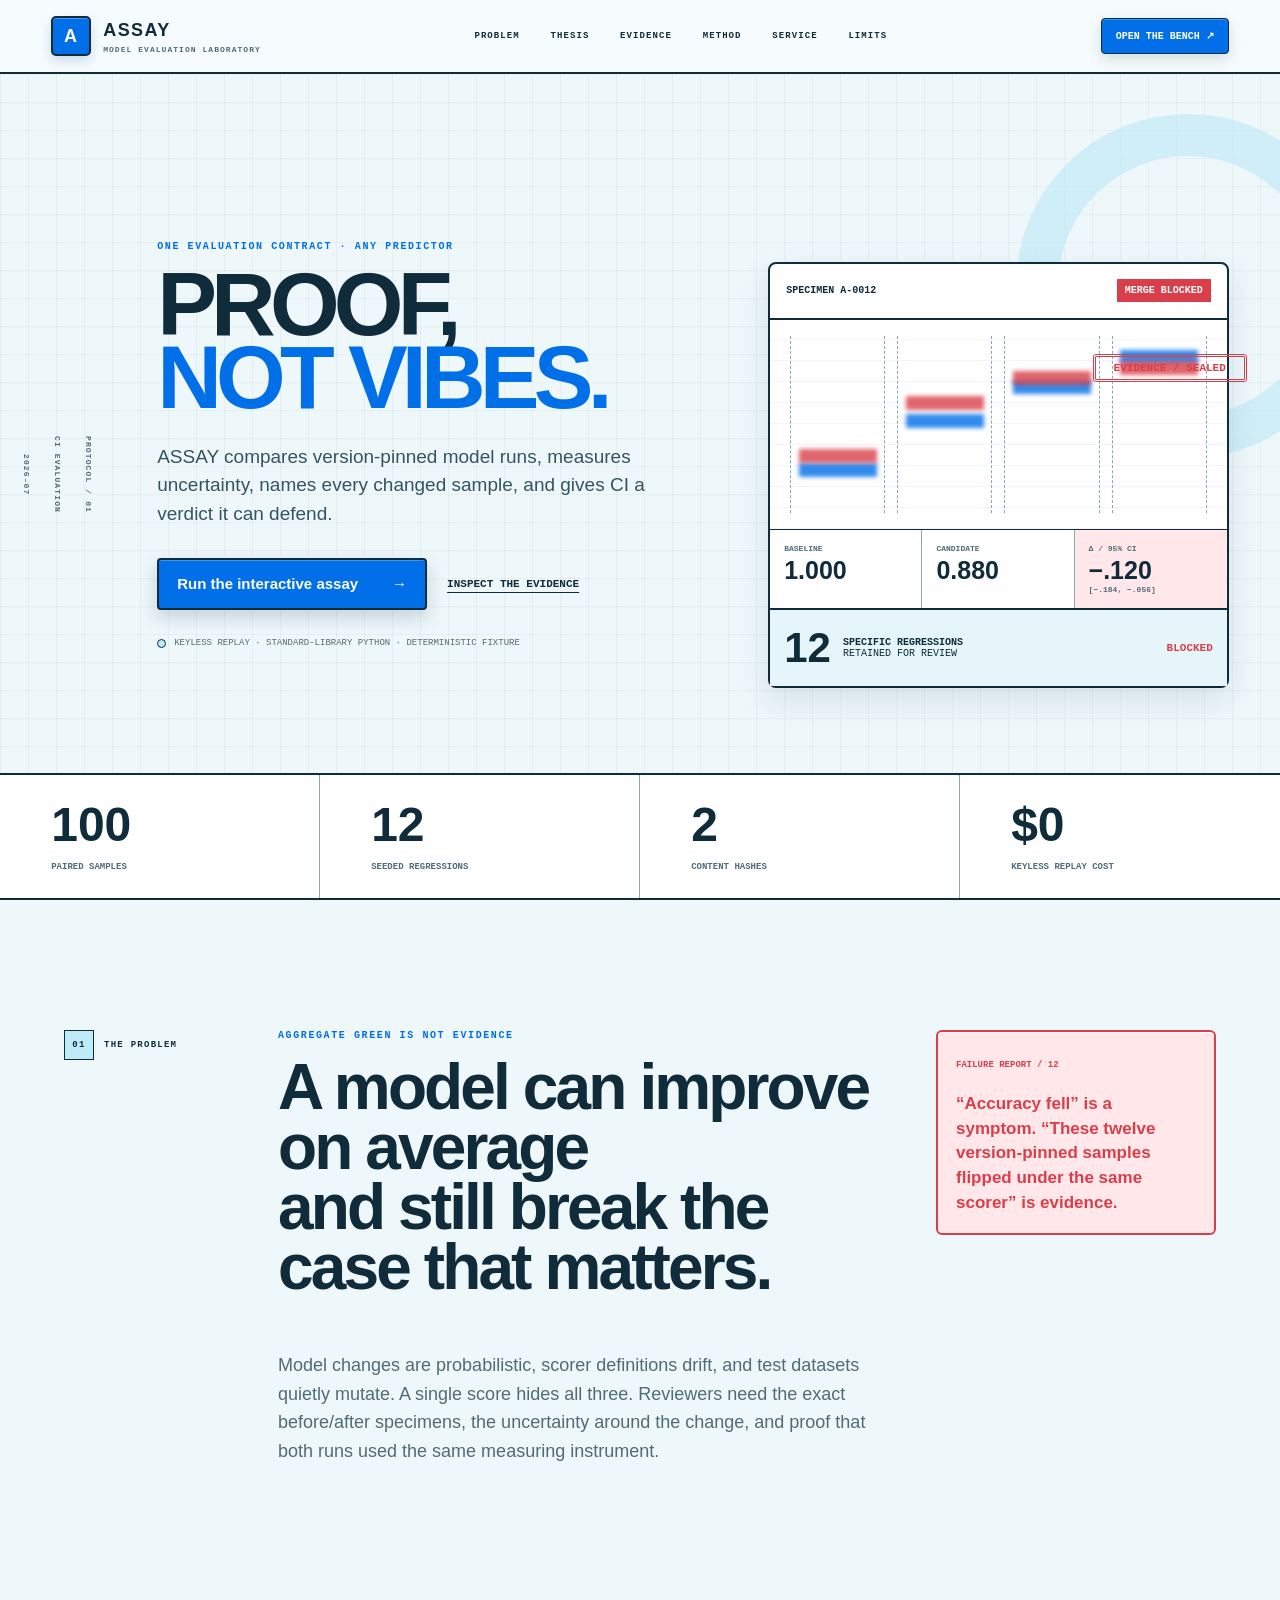
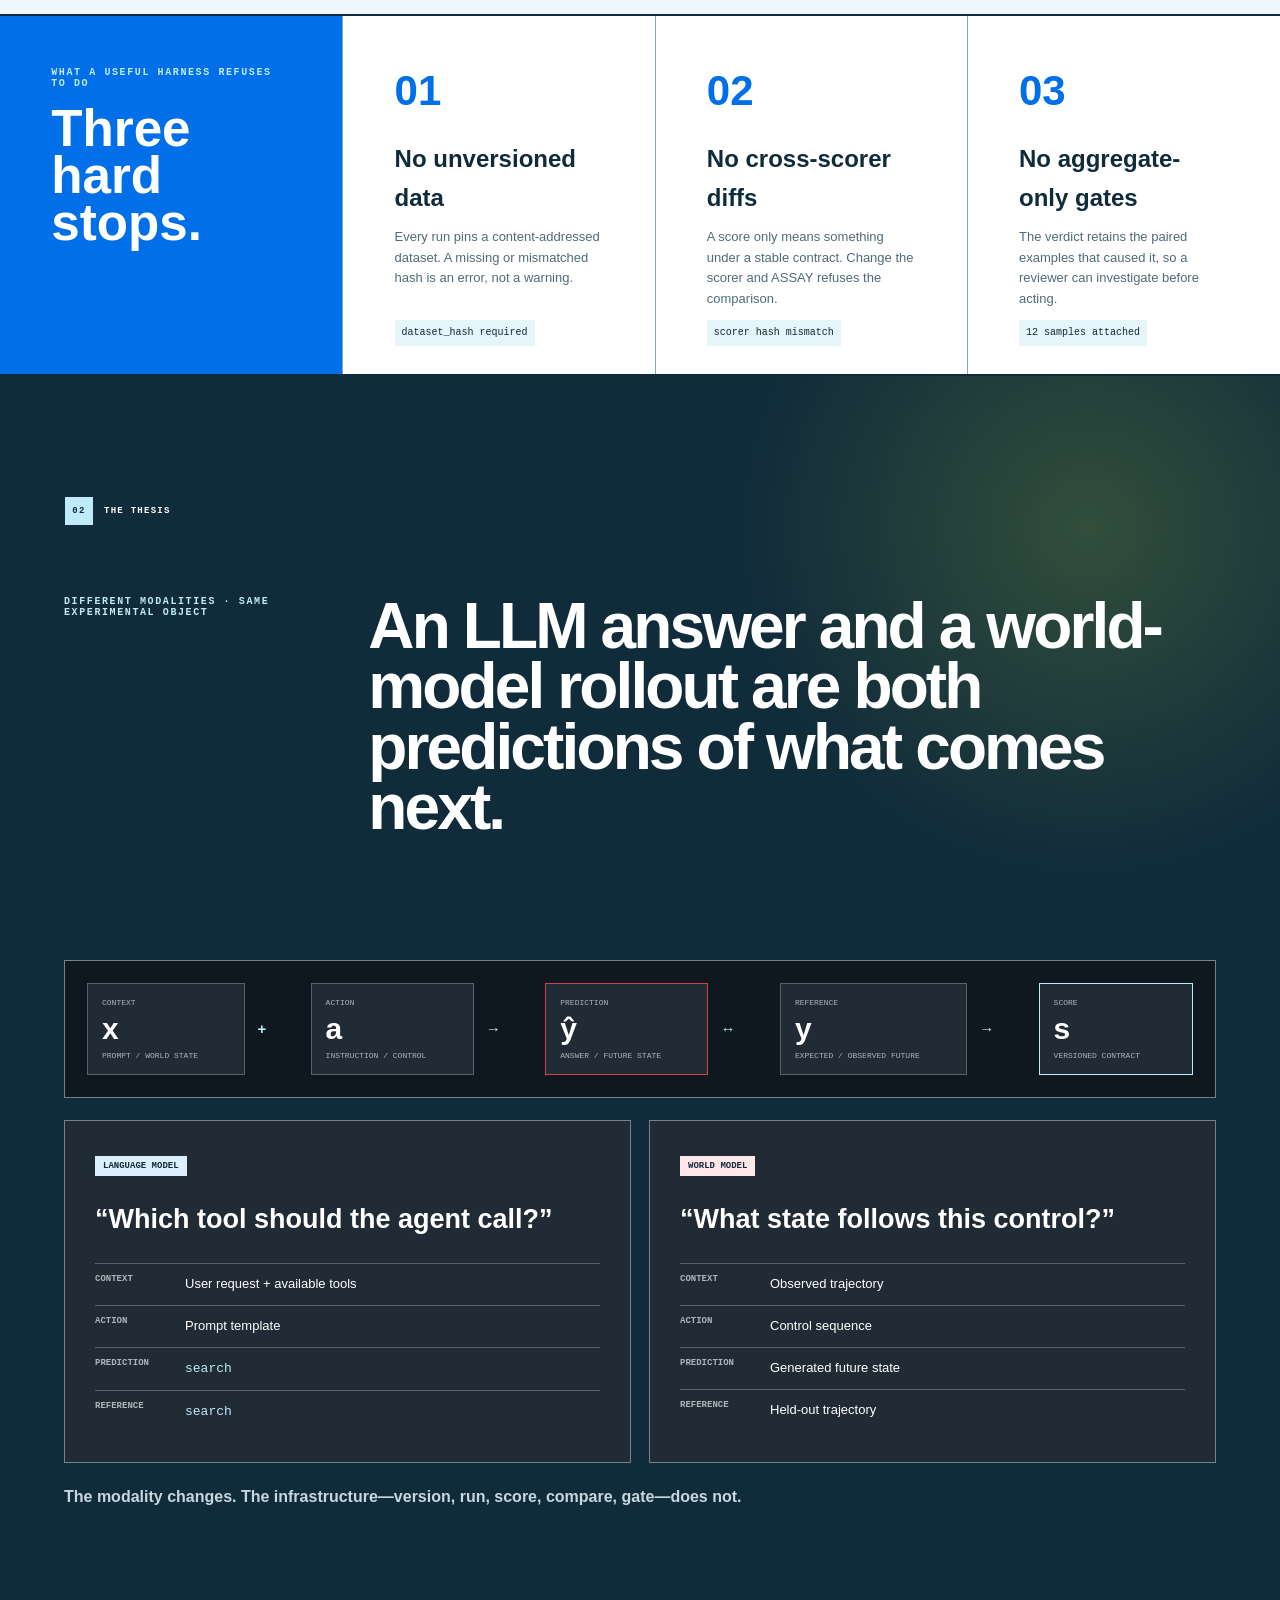
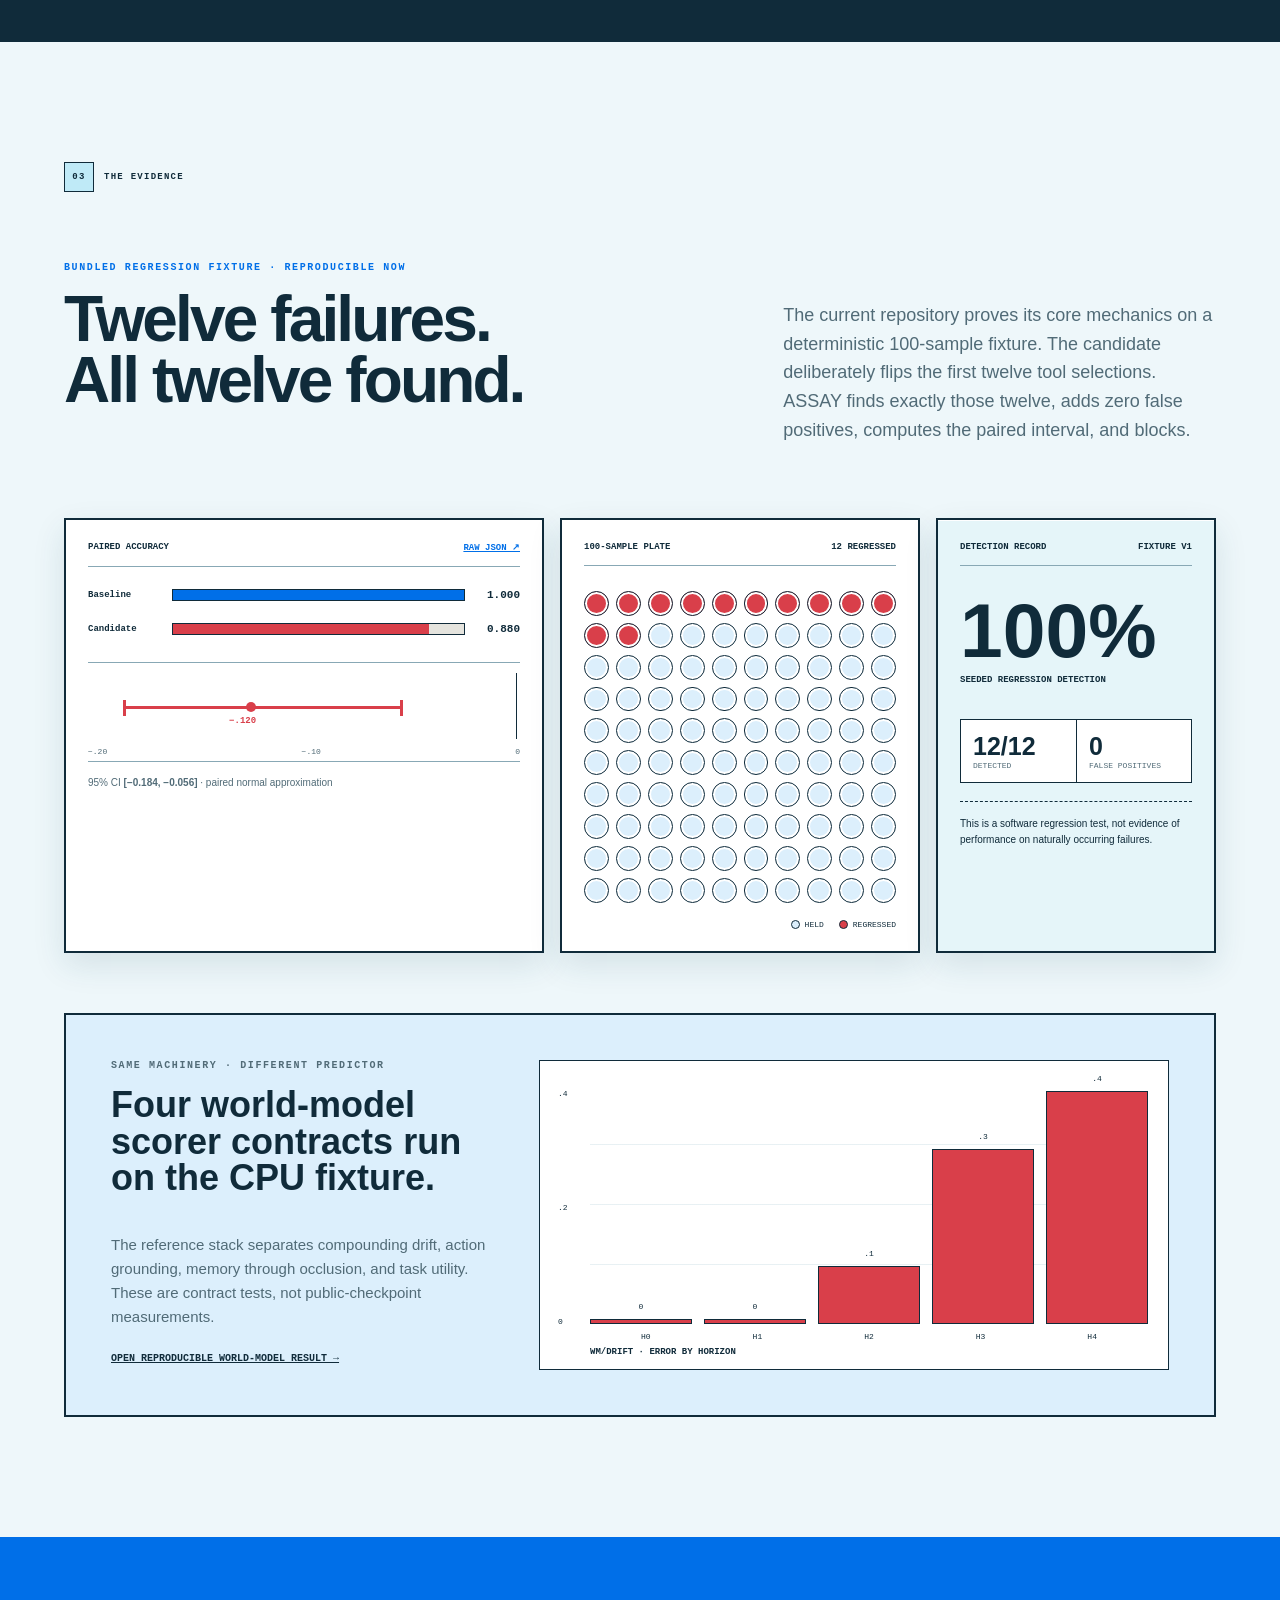
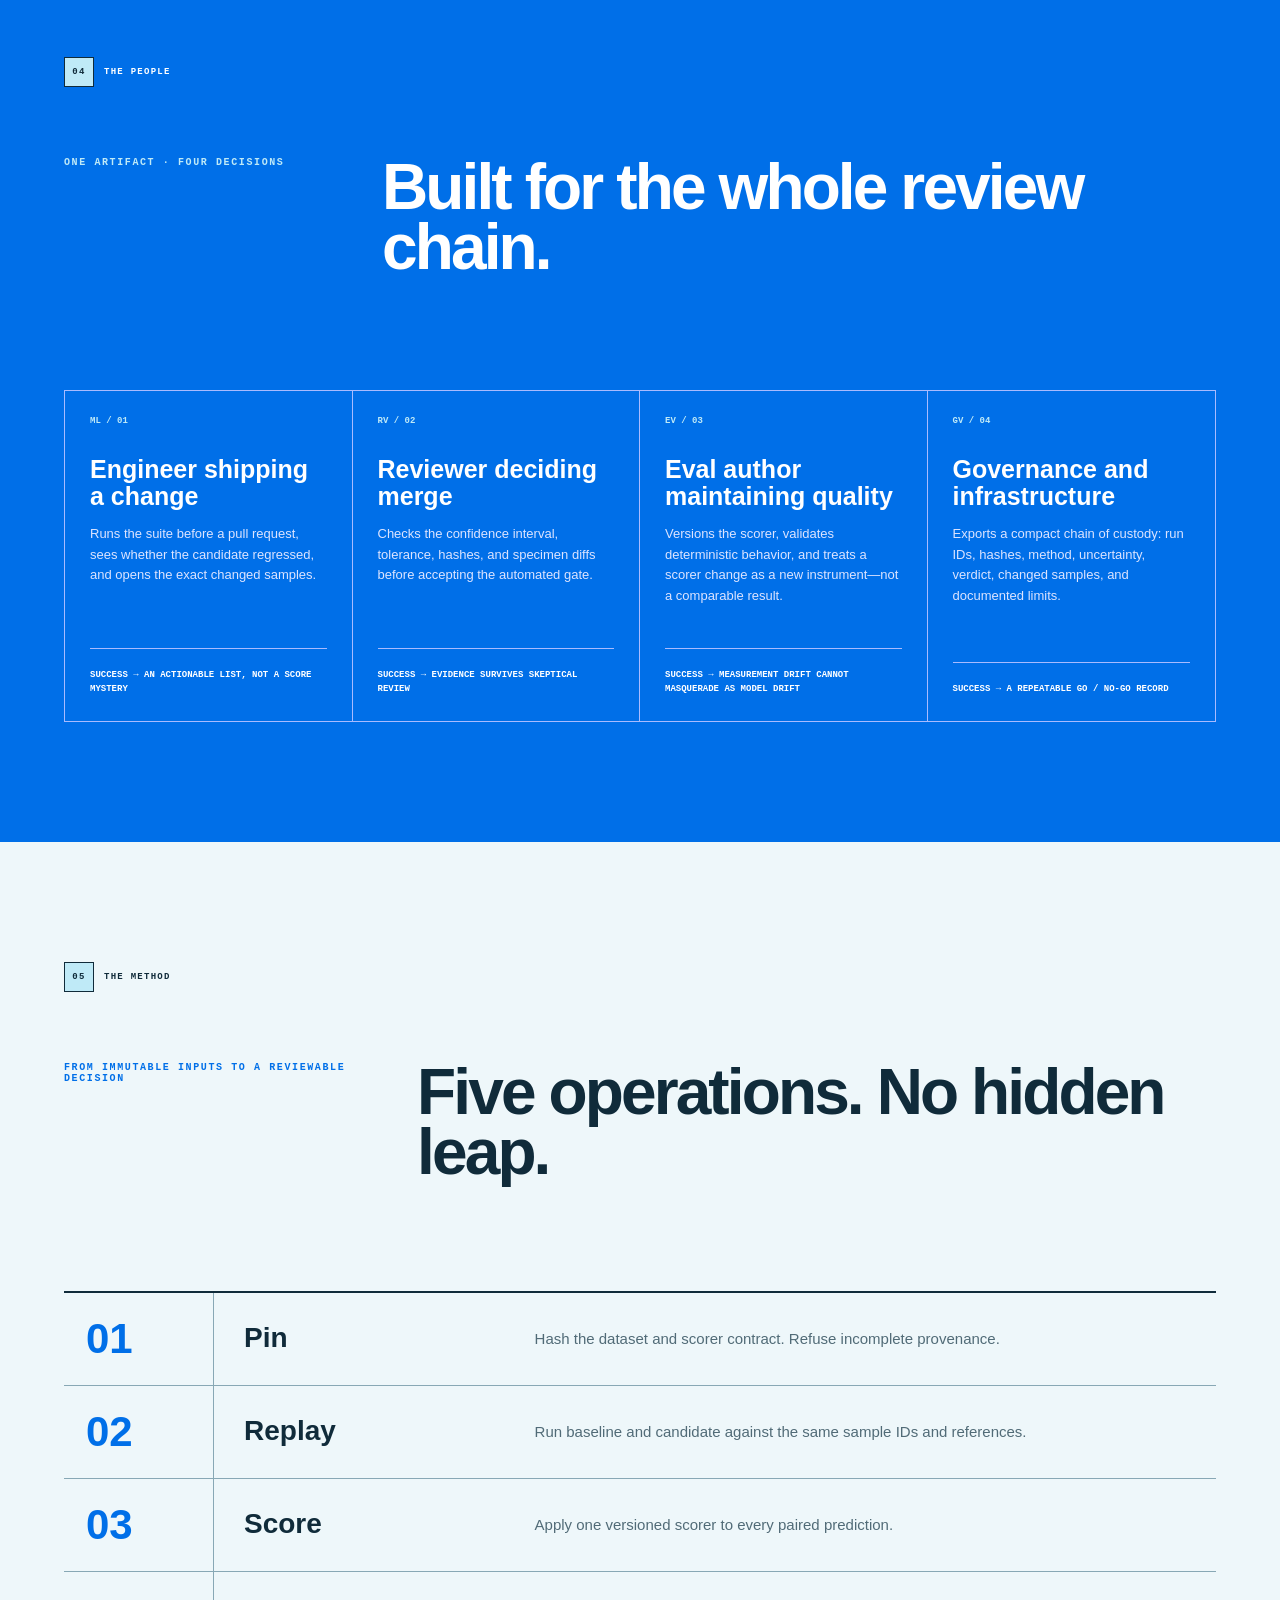
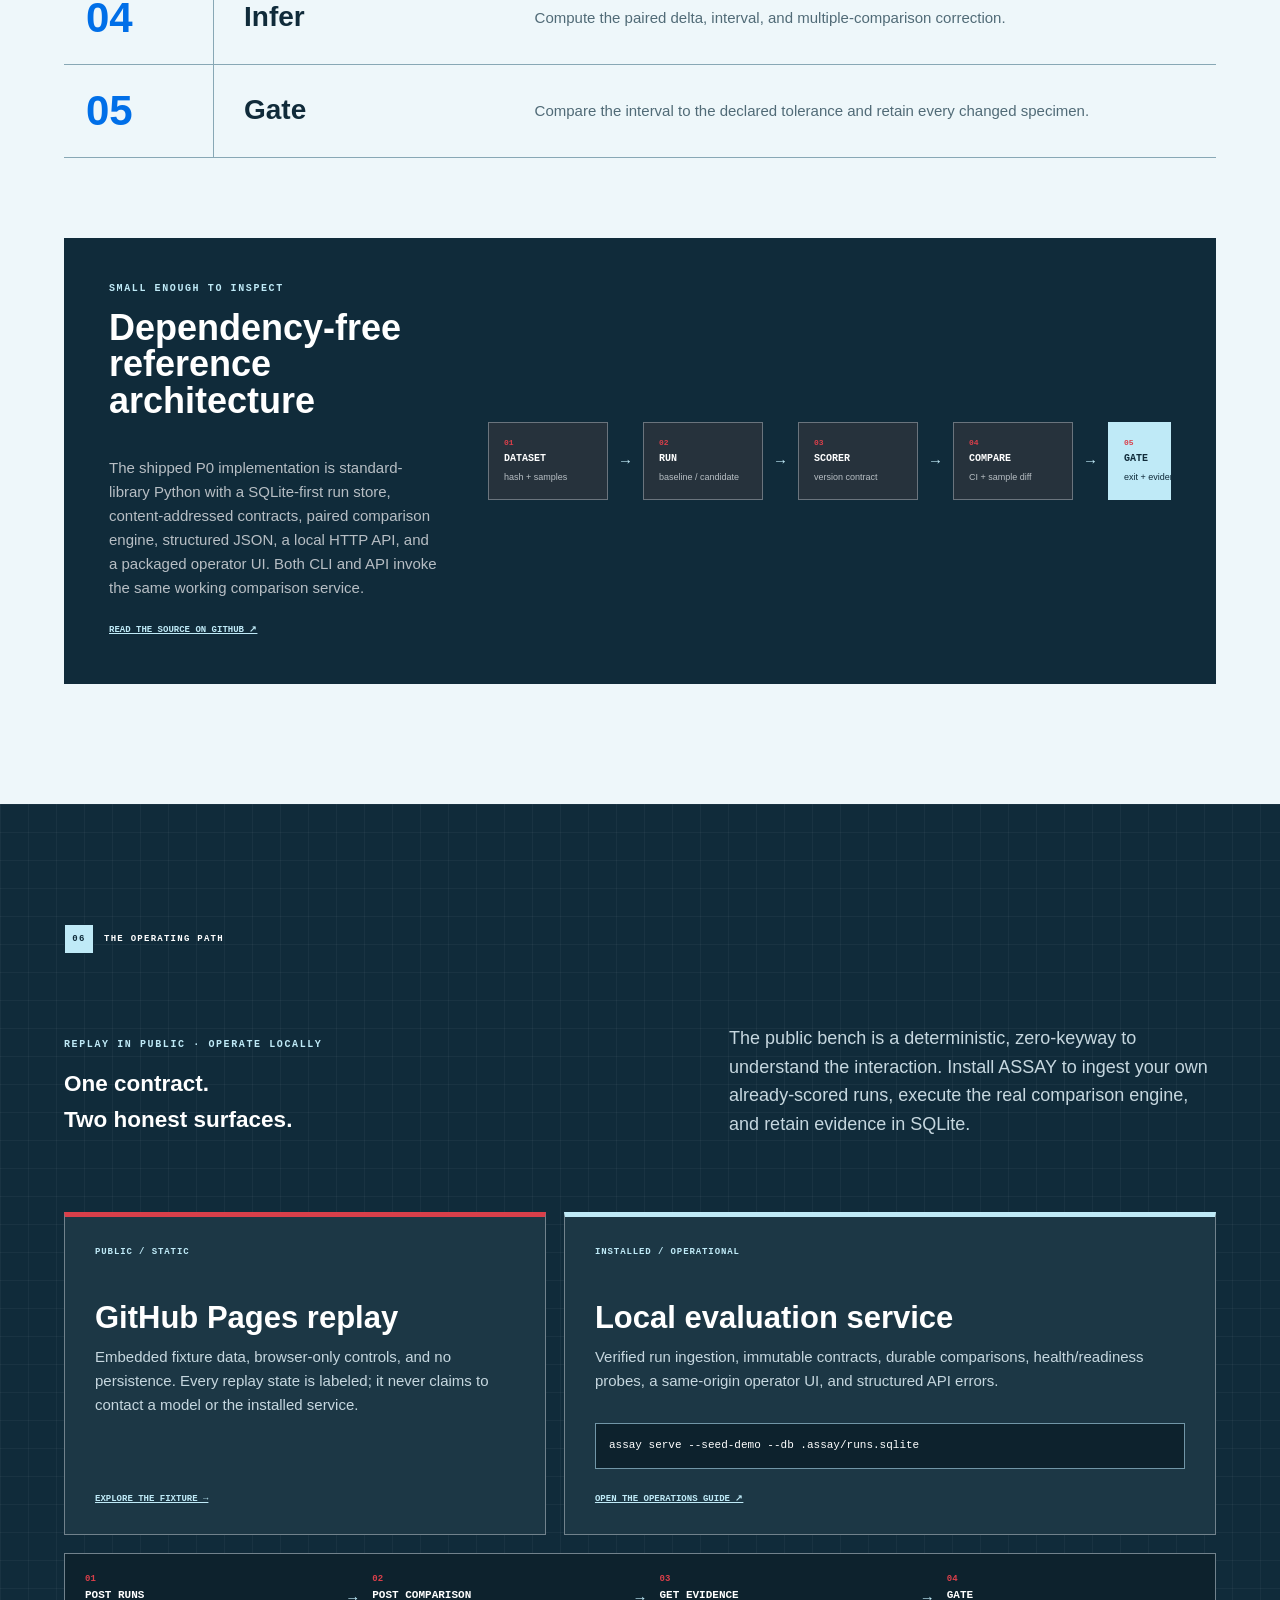
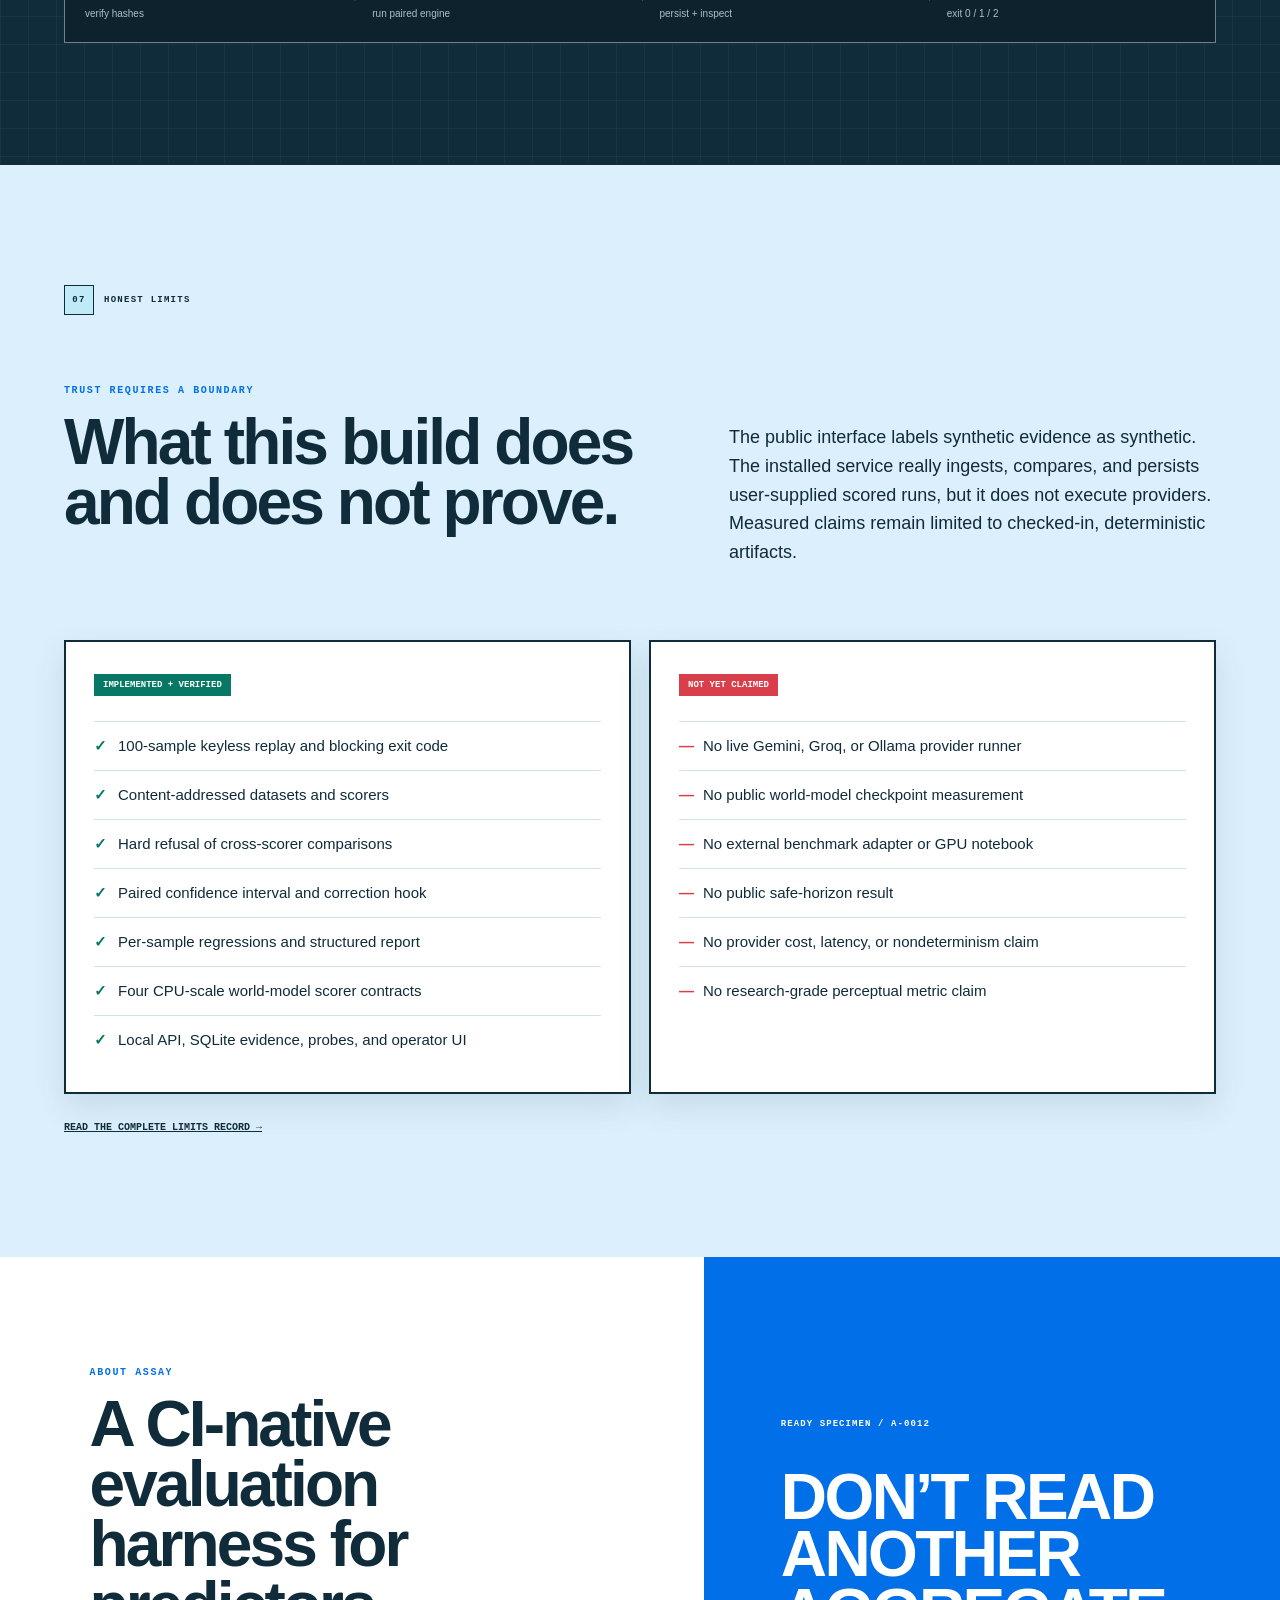
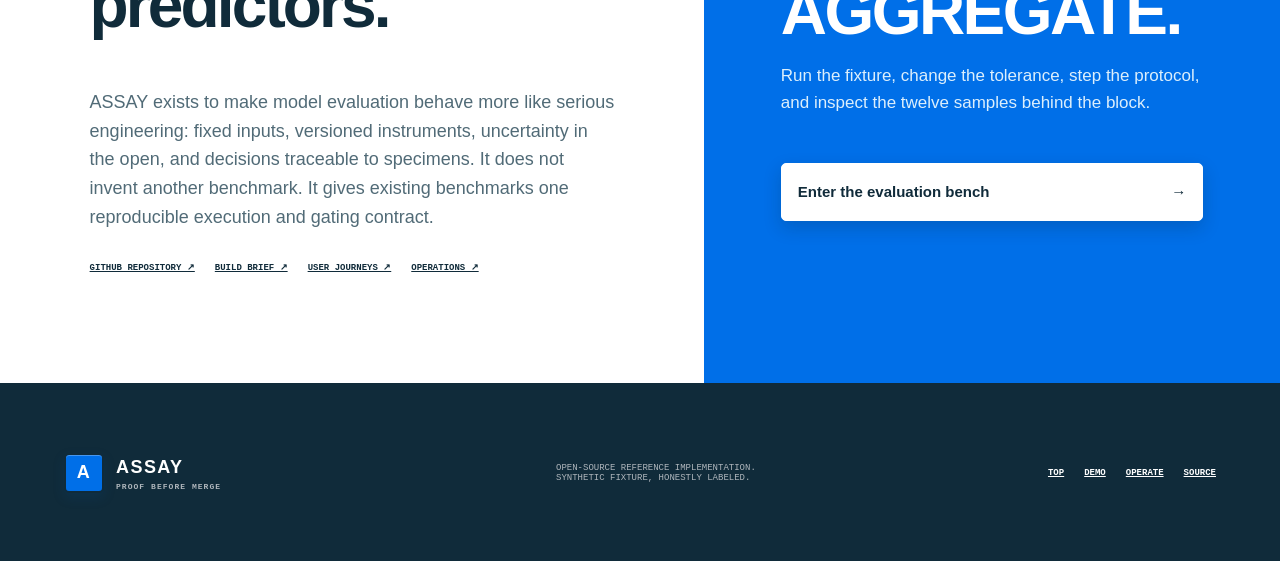
==== commit d2d219b8: "Build durable comparison service and operator UI" ====
--- a/docs/index.html
+++ b/docs/index.html
@@ -20,6 +20,7 @@
       <a href="#thesis">Thesis</a>
       <a href="#evidence">Evidence</a>
       <a href="#method">Method</a>
+      <a href="#service">Service</a>
       <a href="#limits">Limits</a>
     </nav>
     <a class="header-cta" href="demo/">Open the bench <span aria-hidden="true">↗</span></a>
@@ -328,8 +329,9 @@
           <h3>Dependency-free reference architecture</h3>
           <p>The shipped P0 implementation is standard-library Python with a
             SQLite-first run store, content-addressed contracts, paired
-            comparison engine, structured JSON, and static HTML. It is a working
-            core, not a screenshot of a future service.</p>
+            comparison engine, structured JSON, a local HTTP API, and a packaged
+            operator UI. Both CLI and API invoke the same working comparison
+            service.</p>
           <a href="https://github.com/Aneesh-Pothuru/assay">Read the source on GitHub ↗</a>
         </div>
         <div class="architecture-map" aria-label="ASSAY system architecture">
@@ -346,17 +348,58 @@
       </div>
     </section>
 
+    <section class="service" id="service">
+      <div class="section-index light"><span>06</span><b>The operating path</b></div>
+      <div class="service-intro">
+        <div>
+          <p class="kicker">Replay in public · operate locally</p>
+          <h2>One contract.<br>Two honest surfaces.</h2>
+        </div>
+        <p>The public bench is a deterministic, zero-keyway to understand the
+          interaction. Install ASSAY to ingest your own already-scored runs,
+          execute the real comparison engine, and retain evidence in SQLite.</p>
+      </div>
+      <div class="service-grid">
+        <article class="surface-card replay-card">
+          <span>Public / static</span>
+          <h3>GitHub Pages replay</h3>
+          <p>Embedded fixture data, browser-only controls, and no persistence.
+            Every replay state is labeled; it never claims to contact a model or
+            the installed service.</p>
+          <a href="demo/">Explore the fixture →</a>
+        </article>
+        <article class="surface-card live-card">
+          <span>Installed / operational</span>
+          <h3>Local evaluation service</h3>
+          <p>Verified run ingestion, immutable contracts, durable comparisons,
+            health/readiness probes, a same-origin operator UI, and structured
+            API errors.</p>
+          <code>assay serve --seed-demo --db .assay/runs.sqlite</code>
+          <a href="https://github.com/Aneesh-Pothuru/assay/blob/main/docs/OPERATIONS.md">Open the operations guide ↗</a>
+        </article>
+      </div>
+      <div class="service-status" aria-label="Installed service flow">
+        <div><b>01</b><span>POST runs</span><small>verify hashes</small></div>
+        <i>→</i>
+        <div><b>02</b><span>POST comparison</span><small>run paired engine</small></div>
+        <i>→</i>
+        <div><b>03</b><span>GET evidence</span><small>persist + inspect</small></div>
+        <i>→</i>
+        <div><b>04</b><span>Gate</span><small>exit 0 / 1 / 2</small></div>
+      </div>
+    </section>
+
     <section class="limits" id="limits">
-      <div class="section-index"><span>06</span><b>Honest limits</b></div>
+      <div class="section-index"><span>07</span><b>Honest limits</b></div>
       <div class="limits-head">
         <div>
           <p class="kicker">Trust requires a boundary</p>
           <h2>What this build does<br>and does not prove.</h2>
         </div>
-        <p>ASSAY labels synthetic evidence as synthetic. The interface may
-          simulate candidate configurations so you can explore the workflow;
-          the repository’s measured claims remain limited to checked-in,
-          deterministic artifacts.</p>
+        <p>The public interface labels synthetic evidence as synthetic. The
+          installed service really ingests, compares, and persists user-supplied
+          scored runs, but it does not execute providers. Measured claims remain
+          limited to checked-in, deterministic artifacts.</p>
       </div>
       <div class="limits-columns">
         <article>
@@ -368,6 +411,7 @@
             <li>Paired confidence interval and correction hook</li>
             <li>Per-sample regressions and structured report</li>
             <li>Four CPU-scale world-model scorer contracts</li>
+            <li>Local API, SQLite evidence, probes, and operator UI</li>
           </ul>
         </article>
         <article>
@@ -398,6 +442,7 @@
           <a href="https://github.com/Aneesh-Pothuru/assay">GitHub repository ↗</a>
           <a href="https://github.com/Aneesh-Pothuru/assay/blob/main/docs/BRIEF.md">Build brief ↗</a>
           <a href="https://github.com/Aneesh-Pothuru/assay/blob/main/docs/USER_JOURNEYS.md">User journeys ↗</a>
+          <a href="https://github.com/Aneesh-Pothuru/assay/blob/main/docs/OPERATIONS.md">Operations ↗</a>
         </div>
       </div>
       <div class="cta-dossier">
@@ -419,6 +464,7 @@
     <nav aria-label="Footer navigation">
       <a href="#top">Top</a>
       <a href="demo/">Demo</a>
+      <a href="https://github.com/Aneesh-Pothuru/assay/blob/main/docs/OPERATIONS.md">Operate</a>
       <a href="https://github.com/Aneesh-Pothuru/assay">Source</a>
     </nav>
   </footer>
--- a/docs/assets/site.css
+++ b/docs/assets/site.css
@@ -422,6 +422,71 @@
 .architecture-map .gate-node small { color: var(--ink); }
 .architecture-map > i { color: var(--lime); font-style: normal; }
 
+.service {
+  padding: 120px clamp(18px, 5vw, 80px);
+  color: white;
+  background:
+    linear-gradient(rgba(255,255,255,.04) 1px, transparent 1px),
+    linear-gradient(90deg, rgba(255,255,255,.04) 1px, transparent 1px),
+    var(--ink);
+  background-size: 28px 28px;
+}
+.service > * { max-width: 1400px; margin-left: auto; margin-right: auto; }
+.service .section-index { margin-bottom: 70px; }
+.service .kicker { color: var(--lime); }
+.service-intro { display: grid; grid-template-columns: 1.1fr .9fr; gap: 70px; align-items: end; }
+.service-intro > p { color: #c6d7df; font-size: 18px; }
+.service-grid { display: grid; grid-template-columns: .85fr 1.15fr; gap: 18px; margin-top: 55px; }
+.surface-card {
+  min-height: 320px;
+  padding: 30px;
+  display: flex;
+  flex-direction: column;
+  border: 1px solid #71828c;
+  background: #1c3745;
+}
+.surface-card > span {
+  color: var(--lime);
+  font: 900 9px "Courier New", monospace;
+  letter-spacing: .1em;
+  text-transform: uppercase;
+}
+.surface-card h3 { margin: 45px 0 12px; font-size: 31px; line-height: 1; }
+.surface-card p { color: #c6d7df; }
+.surface-card a {
+  margin-top: auto;
+  color: var(--lime);
+  font: 900 9px "Courier New", monospace;
+  text-transform: uppercase;
+}
+.surface-card code {
+  margin: 15px 0 24px;
+  padding: 13px;
+  border: 1px solid #7196a7;
+  color: white;
+  background: #0d222d;
+  font-size: 11px;
+  overflow-x: auto;
+}
+.replay-card { border-top: 5px solid var(--red); }
+.live-card { border-top: 5px solid var(--lime); }
+.service-status {
+  display: grid;
+  grid-template-columns: 1fr auto 1fr auto 1fr auto 1fr;
+  gap: 12px;
+  align-items: center;
+  margin-top: 18px;
+  padding: 20px;
+  border: 1px solid #71828c;
+  background: #0d222d;
+}
+.service-status div { min-width: 0; }
+.service-status b, .service-status span, .service-status small { display: block; }
+.service-status b { color: var(--red); font: 900 9px "Courier New", monospace; }
+.service-status span { margin: 5px 0; font: 900 11px "Courier New", monospace; text-transform: uppercase; }
+.service-status small { color: #a9c0ca; font-size: 10px; }
+.service-status i { color: var(--lime); font-style: normal; }
+
 .limits { padding: 120px clamp(18px, 5vw, 80px); border-top: 2px solid var(--ink); background: var(--blue-soft); }
 .limits > * { max-width: 1400px; margin-left: auto; margin-right: auto; }
 .limits .section-index { margin-bottom: 70px; }
@@ -479,6 +544,7 @@
   .journey-list { grid-template-columns: 1fr 1fr; }
   .journey-list article { border-bottom: 1px solid #a9bbff; }
   .architecture { grid-template-columns: 1fr; }
+  .service-grid { grid-template-columns: 1fr 1fr; }
 }
 @media (max-width: 760px) {
   .site-header { height: 68px; gap: 12px; }
@@ -495,7 +561,9 @@
   .manifesto .red-note { grid-column: 1; }
   .refusals, .thesis-head, .modality-grid, .evidence-intro, .evidence-board,
   .world-proof, .journey-head, .journey-list, .method-intro, .limits-head,
-  .limits-columns, .about, .site-footer { grid-template-columns: 1fr; }
+  .limits-columns, .about, .site-footer, .service-intro, .service-grid {
+    grid-template-columns: 1fr;
+  }
   .refusals > * { min-height: 280px; border-right: 0; }
   .equation { grid-template-columns: 1fr; }
   .equation > b { transform: rotate(90deg); text-align: center; }
@@ -506,6 +574,8 @@
   .method-flow li > span { padding: 16px 8px; font-size: 28px; }
   .method-flow li div { grid-template-columns: 1fr; padding: 16px; gap: 5px; }
   .architecture { padding: 25px; }
+  .service-status { grid-template-columns: 1fr; }
+  .service-status i { transform: rotate(90deg); text-align: center; }
   .about-copy { padding: 80px 25px; }
   .site-footer { align-items: start; }
 }
